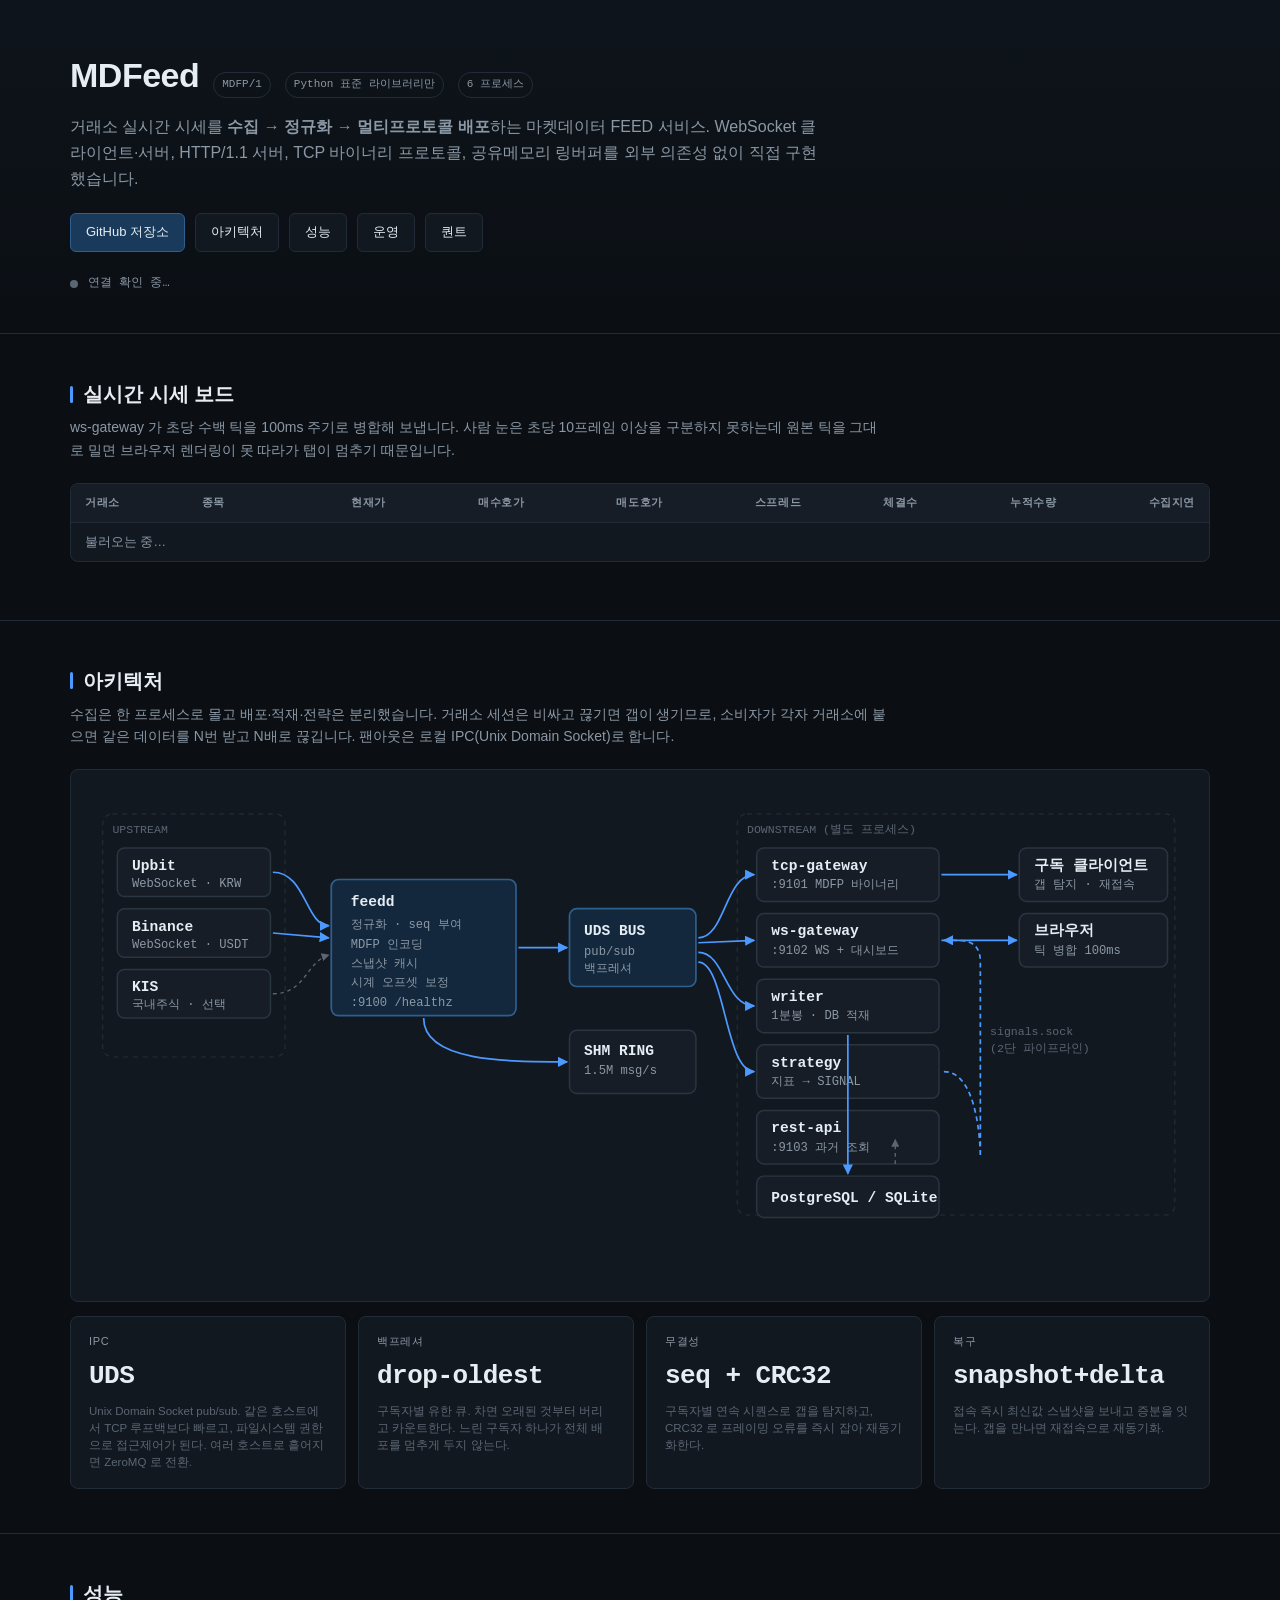
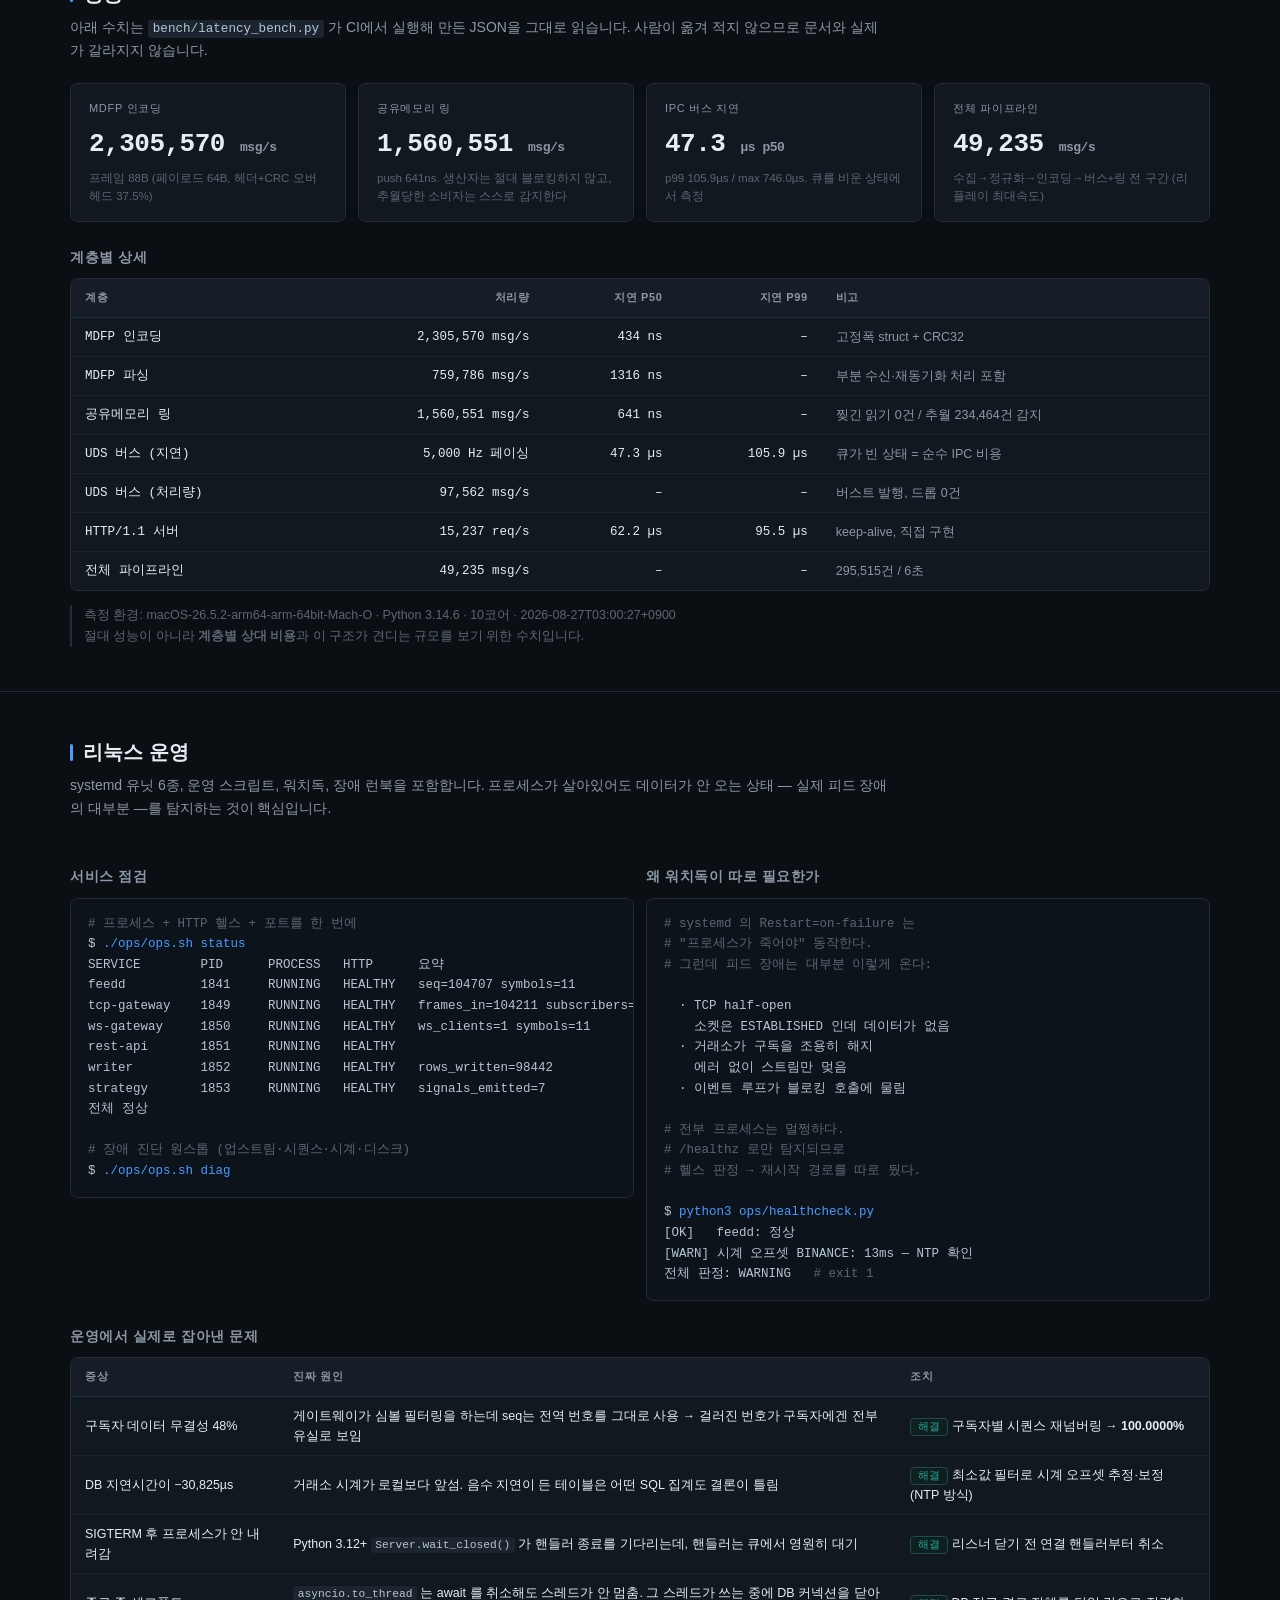
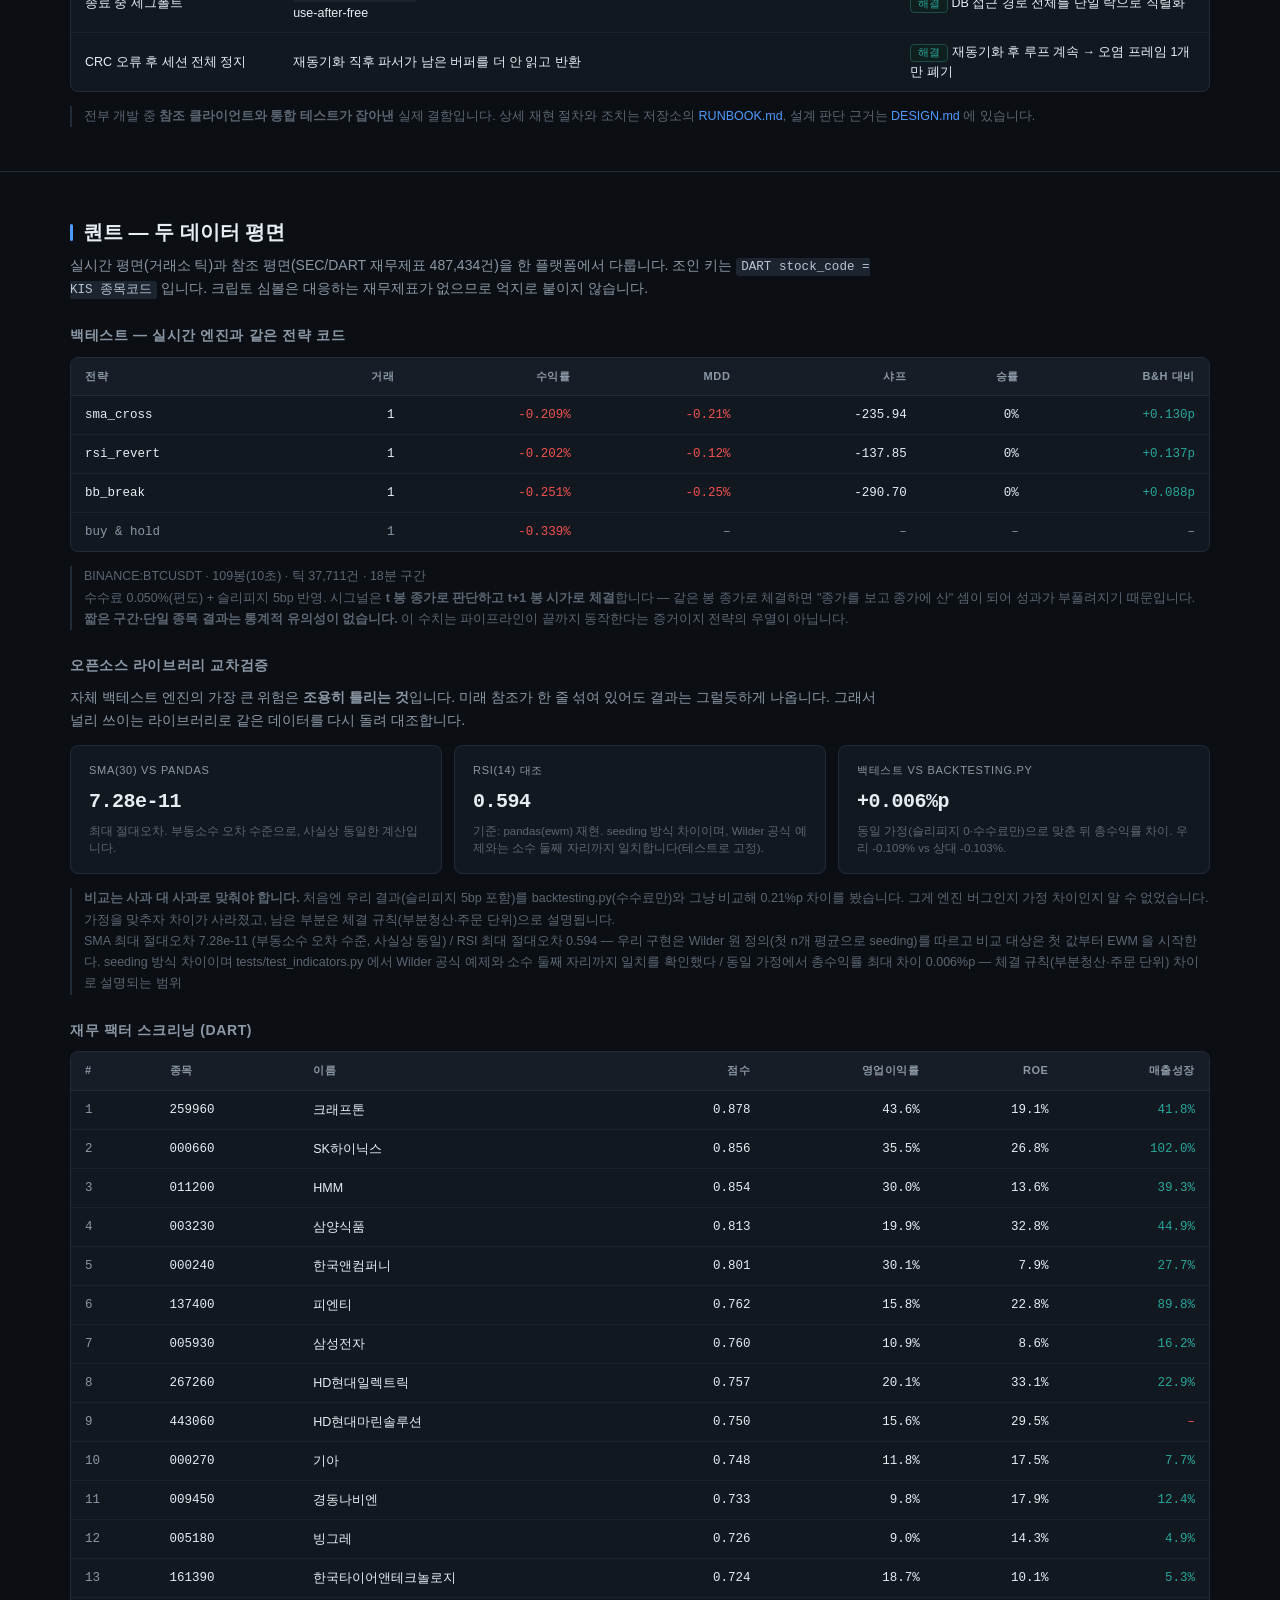
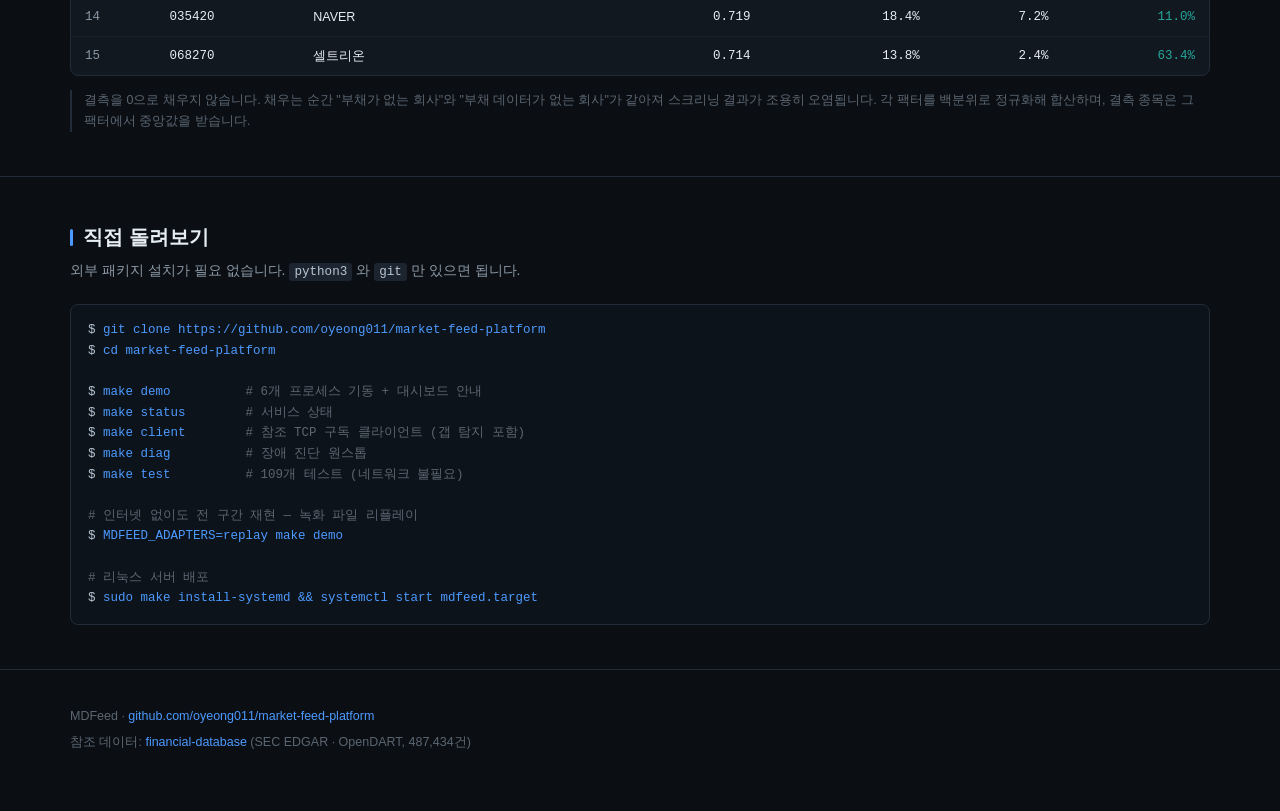
==== docs/index.html @ 63428a31 "실시간 마켓데이터 FEED 플랫폼 초기 구현 거래소 실시간 시세를 수집·정규화해 TCP/WebSocket/REST 세 프로토콜로 배포하는 피드 서비스와 리눅스 운영 자동화 스택. " ====
<!DOCTYPE html>
<html lang="ko">
<head>
<meta charset="utf-8">
<meta name="viewport" content="width=device-width, initial-scale=1">
<title>MDFeed — 실시간 마켓데이터 FEED 플랫폼</title>
<meta name="description" content="거래소 실시간 시세를 수집·정규화해 TCP/WebSocket/REST로 배포하는 마켓데이터 피드 서비스. 표준 라이브러리만으로 구현.">
<link rel="icon" href="data:image/svg+xml,<svg xmlns='http://www.w3.org/2000/svg' viewBox='0 0 100 100'><text y='.9em' font-size='90'>📈</text></svg>">
<style>
:root{
  --bg:#0b0f14; --panel:#121820; --panel2:#161d27; --line:#222c38;
  --fg:#e6edf3; --dim:#8b98a5; --dimmer:#5b6672;
  --up:#26a69a; --down:#ef5350; --accent:#4c9aff; --warn:#f0b429;
  --mono:ui-monospace,SFMono-Regular,"SF Mono",Menlo,Consolas,monospace;
}
*{box-sizing:border-box;margin:0;padding:0}
body{background:var(--bg);color:var(--fg);font-family:-apple-system,BlinkMacSystemFont,"Segoe UI","Apple SD Gothic Neo","Malgun Gothic",sans-serif;line-height:1.6;-webkit-font-smoothing:antialiased}
.wrap{max-width:1180px;margin:0 auto;padding:0 20px}
a{color:var(--accent);text-decoration:none}
a:hover{text-decoration:underline}
code{font-family:var(--mono);font-size:.9em;background:#1c2430;padding:.15em .4em;border-radius:3px;color:#b7c5d3}

/* header */
header{border-bottom:1px solid var(--line);background:linear-gradient(180deg,#0e141b,#0b0f14);padding:48px 0 40px}
.brand{display:flex;align-items:baseline;gap:14px;flex-wrap:wrap}
h1{font-size:34px;font-weight:700;letter-spacing:-.5px}
.tag{font-family:var(--mono);font-size:11px;color:var(--dim);border:1px solid var(--line);padding:3px 8px;border-radius:20px}
.sub{color:var(--dim);margin-top:12px;font-size:16px;max-width:760px}
.links{margin-top:22px;display:flex;gap:10px;flex-wrap:wrap}
.btn{border:1px solid var(--line);background:var(--panel);padding:8px 15px;border-radius:6px;font-size:13px;color:var(--fg);display:inline-flex;align-items:center;gap:7px;transition:.15s}
.btn:hover{border-color:var(--accent);text-decoration:none;background:var(--panel2)}
.btn.primary{background:#1a3a5c;border-color:#2d5f8f}

/* status pill */
#modebar{margin-top:22px;display:flex;align-items:center;gap:10px;font-size:12px;font-family:var(--mono);color:var(--dim);flex-wrap:wrap}
.dot{width:8px;height:8px;border-radius:50%;background:var(--dimmer);display:inline-block}
.dot.live{background:var(--up);box-shadow:0 0 0 0 rgba(38,166,154,.7);animation:pulse 2s infinite}
@keyframes pulse{0%{box-shadow:0 0 0 0 rgba(38,166,154,.6)}70%{box-shadow:0 0 0 7px rgba(38,166,154,0)}100%{box-shadow:0 0 0 0 rgba(38,166,154,0)}}

section{padding:44px 0;border-bottom:1px solid var(--line)}
h2{font-size:20px;margin-bottom:6px;display:flex;align-items:center;gap:10px}
h2::before{content:"";width:3px;height:17px;background:var(--accent);border-radius:2px}
.lede{color:var(--dim);font-size:14px;margin-bottom:22px;max-width:820px}
h3{font-size:14px;color:var(--dim);margin:24px 0 10px;font-weight:600;text-transform:uppercase;letter-spacing:.6px}

/* grid + cards */
.grid{display:grid;gap:12px}
.g4{grid-template-columns:repeat(auto-fit,minmax(210px,1fr))}
.g3{grid-template-columns:repeat(auto-fit,minmax(280px,1fr))}
.g2{grid-template-columns:repeat(auto-fit,minmax(340px,1fr))}
.card{background:var(--panel);border:1px solid var(--line);border-radius:8px;padding:16px 18px}
.card .k{font-size:11px;color:var(--dim);text-transform:uppercase;letter-spacing:.7px}
.card .v{font-size:26px;font-weight:700;font-family:var(--mono);margin-top:6px;letter-spacing:-.5px}
.card .n{font-size:11.5px;color:var(--dimmer);margin-top:5px;line-height:1.5}

/* table */
.tblwrap{overflow-x:auto;border:1px solid var(--line);border-radius:8px;background:var(--panel)}
table{width:100%;border-collapse:collapse;font-size:13px}
th{text-align:left;padding:10px 14px;background:var(--panel2);color:var(--dim);font-weight:600;font-size:11px;text-transform:uppercase;letter-spacing:.6px;white-space:nowrap;border-bottom:1px solid var(--line)}
td{padding:9px 14px;border-bottom:1px solid #1a222c;font-family:var(--mono);font-size:12.5px;white-space:nowrap}
tr:last-child td{border-bottom:none}
tbody tr:hover{background:#151d27}
td.txt{font-family:inherit;white-space:normal}
.num{text-align:right}
.up{color:var(--up)} .down{color:var(--down)} .muted{color:var(--dim)}
.flash-up{animation:fu .6s} .flash-down{animation:fd .6s}
@keyframes fu{0%{background:rgba(38,166,154,.28)}100%{background:transparent}}
@keyframes fd{0%{background:rgba(239,83,80,.28)}100%{background:transparent}}
.badge{font-family:var(--mono);font-size:10.5px;padding:2px 7px;border-radius:4px;border:1px solid var(--line);color:var(--dim)}
.badge.ok{color:var(--up);border-color:#1e4d47;background:#0f1f1d}
.badge.warn{color:var(--warn);border-color:#4d4020;background:#1f1a0f}

/* diagram */
.diagram{background:var(--panel);border:1px solid var(--line);border-radius:8px;padding:22px;overflow-x:auto}
.diagram svg{display:block;min-width:820px;margin:0 auto}

/* pre */
pre{background:#0d131a;border:1px solid var(--line);border-radius:8px;padding:15px 17px;overflow-x:auto;font-family:var(--mono);font-size:12.5px;line-height:1.65;color:#b7c5d3}
pre .c{color:#5b6672}
pre .p{color:var(--accent)}

.note{font-size:12.5px;color:var(--dimmer);margin-top:14px;padding-left:12px;border-left:2px solid var(--line);line-height:1.7}
footer{padding:36px 0 56px;color:var(--dimmer);font-size:12.5px}
.hidden{display:none}
@media(max-width:640px){h1{font-size:26px}.card .v{font-size:21px}section{padding:32px 0}}
</style>
</head>
<body>

<header>
  <div class="wrap">
    <div class="brand">
      <h1>MDFeed</h1>
      <span class="tag">MDFP/1</span>
      <span class="tag">Python 표준 라이브러리만</span>
      <span class="tag">6 프로세스</span>
    </div>
    <p class="sub">
      거래소 실시간 시세를 <strong>수집 → 정규화 → 멀티프로토콜 배포</strong>하는 마켓데이터 FEED 서비스.
      WebSocket 클라이언트·서버, HTTP/1.1 서버, TCP 바이너리 프로토콜, 공유메모리 링버퍼를
      외부 의존성 없이 직접 구현했습니다.
    </p>
    <div class="links">
      <a class="btn primary" href="https://github.com/oyeong011/market-feed-platform">GitHub 저장소</a>
      <a class="btn" href="#arch">아키텍처</a>
      <a class="btn" href="#perf">성능</a>
      <a class="btn" href="#ops">운영</a>
      <a class="btn" href="#quant">퀀트</a>
    </div>
    <div id="modebar">
      <span class="dot" id="dot"></span><span id="modetext">연결 확인 중…</span>
      <span id="buildinfo"></span>
    </div>
  </div>
</header>

<!-- ─────────── 실시간 시세 ─────────── -->
<section id="live">
  <div class="wrap">
    <h2>실시간 시세 보드</h2>
    <p class="lede" id="livelede">
      ws-gateway 가 초당 수백 틱을 100ms 주기로 병합해 보냅니다. 사람 눈은 초당 10프레임 이상을
      구분하지 못하는데 원본 틱을 그대로 밀면 브라우저 렌더링이 못 따라가 탭이 멈추기 때문입니다.
    </p>
    <div class="tblwrap">
      <table id="quotes">
        <thead><tr>
          <th>거래소</th><th>종목</th><th class="num">현재가</th><th class="num">매수호가</th>
          <th class="num">매도호가</th><th class="num">스프레드</th><th class="num">체결수</th>
          <th class="num">누적수량</th><th class="num">수집지연</th>
        </tr></thead>
        <tbody id="qbody"><tr><td colspan="9" class="txt muted">불러오는 중…</td></tr></tbody>
      </table>
    </div>
    <p class="note" id="livenote"></p>
  </div>
</section>

<!-- ─────────── 아키텍처 ─────────── -->
<section id="arch">
  <div class="wrap">
    <h2>아키텍처</h2>
    <p class="lede">
      수집은 한 프로세스로 몰고 배포·적재·전략은 분리했습니다. 거래소 세션은 비싸고 끊기면 갭이
      생기므로, 소비자가 각자 거래소에 붙으면 같은 데이터를 N번 받고 N배로 끊깁니다.
      팬아웃은 로컬 IPC(Unix Domain Socket)로 합니다.
    </p>
    <div class="diagram">
<svg viewBox="0 0 900 400" xmlns="http://www.w3.org/2000/svg" role="img" aria-label="MDFeed 아키텍처 다이어그램">
  <defs>
    <marker id="a" viewBox="0 0 10 10" refX="9" refY="5" markerWidth="6" markerHeight="6" orient="auto">
      <path d="M0,0 L10,5 L0,10 z" fill="#4c9aff"/>
    </marker>
    <marker id="ag" viewBox="0 0 10 10" refX="9" refY="5" markerWidth="6" markerHeight="6" orient="auto">
      <path d="M0,0 L10,5 L0,10 z" fill="#5b6672"/>
    </marker>
    <style>
      .bx{fill:#161d27;stroke:#2a3542;stroke-width:1.2;rx:6}
      .bxa{fill:#14283d;stroke:#2d5f8f;stroke-width:1.4;rx:6}
      .t{fill:#e6edf3;font:600 12px ui-monospace,monospace}
      .s{fill:#8b98a5;font:10px ui-monospace,monospace}
      .lb{fill:#5b6672;font:9.5px ui-monospace,monospace}
      .ln{stroke:#4c9aff;stroke-width:1.4;fill:none;marker-end:url(#a)}
      .lg{stroke:#5b6672;stroke-width:1.1;fill:none;marker-end:url(#ag);stroke-dasharray:3 3}
      .grp{fill:none;stroke:#222c38;stroke-width:1;stroke-dasharray:4 4;rx:8}
    </style>
  </defs>

  <!-- 업스트림 -->
  <rect class="grp" x="8" y="18" width="150" height="200"/>
  <text class="lb" x="16" y="34">UPSTREAM</text>
  <rect class="bx" x="20" y="46" width="126" height="40"/>
  <text class="t" x="32" y="64">Upbit</text><text class="s" x="32" y="78">WebSocket · KRW</text>
  <rect class="bx" x="20" y="96" width="126" height="40"/>
  <text class="t" x="32" y="114">Binance</text><text class="s" x="32" y="128">WebSocket · USDT</text>
  <rect class="bx" x="20" y="146" width="126" height="40"/>
  <text class="t" x="32" y="164">KIS</text><text class="s" x="32" y="178">국내주식 · 선택</text>

  <!-- feedd -->
  <rect class="bxa" x="196" y="72" width="152" height="112"/>
  <text class="t" x="212" y="94">feedd</text>
  <text class="s" x="212" y="112">정규화 · seq 부여</text>
  <text class="s" x="212" y="128">MDFP 인코딩</text>
  <text class="s" x="212" y="144">스냅샷 캐시</text>
  <text class="s" x="212" y="160">시계 오프셋 보정</text>
  <text class="s" x="212" y="176">:9100 /healthz</text>

  <path class="ln" d="M148,66 C175,66 175,110 194,110"/>
  <path class="ln" d="M148,116 L194,120"/>
  <path class="lg" d="M148,166 C175,166 175,140 194,134"/>

  <!-- bus -->
  <rect class="bxa" x="392" y="96" width="104" height="64"/>
  <text class="t" x="404" y="118">UDS BUS</text>
  <text class="s" x="404" y="134">pub/sub</text>
  <text class="s" x="404" y="148">백프레셔</text>
  <path class="ln" d="M350,128 L390,128"/>

  <!-- shm ring -->
  <rect class="bx" x="392" y="196" width="104" height="52"/>
  <text class="t" x="404" y="216">SHM RING</text>
  <text class="s" x="404" y="232">1.5M msg/s</text>
  <path class="ln" d="M272,186 C272,222 340,222 390,222"/>

  <!-- 소비자 -->
  <rect class="grp" x="530" y="18" width="360" height="330"/>
  <text class="lb" x="538" y="34">DOWNSTREAM (별도 프로세스)</text>

  <rect class="bx" x="546" y="46" width="150" height="44"/>
  <text class="t" x="558" y="64">tcp-gateway</text><text class="s" x="558" y="79">:9101 MDFP 바이너리</text>
  <rect class="bx" x="546" y="100" width="150" height="44"/>
  <text class="t" x="558" y="118">ws-gateway</text><text class="s" x="558" y="133">:9102 WS + 대시보드</text>
  <rect class="bx" x="546" y="154" width="150" height="44"/>
  <text class="t" x="558" y="172">writer</text><text class="s" x="558" y="187">1분봉 · DB 적재</text>
  <rect class="bx" x="546" y="208" width="150" height="44"/>
  <text class="t" x="558" y="226">strategy</text><text class="s" x="558" y="241">지표 → SIGNAL</text>
  <rect class="bx" x="546" y="262" width="150" height="44"/>
  <text class="t" x="558" y="280">rest-api</text><text class="s" x="558" y="295">:9103 과거 조회</text>

  <path class="ln" d="M498,120 C520,120 520,68 544,68"/>
  <path class="ln" d="M498,124 L544,122"/>
  <path class="ln" d="M498,132 C520,132 520,176 544,176"/>
  <path class="ln" d="M498,140 C520,140 520,230 544,230"/>

  <!-- 시그널 버스 -->
  <path class="ln" d="M700,230 C730,230 730,300 730,300 L730,140 C730,120 715,122 700,122" stroke-dasharray="4 3"/>
  <text class="lb" x="738" y="200">signals.sock</text>
  <text class="lb" x="738" y="214">(2단 파이프라인)</text>

  <!-- 저장소 -->
  <rect class="bx" x="546" y="316" width="150" height="34"/>
  <text class="t" x="558" y="337">PostgreSQL / SQLite</text>
  <path class="ln" d="M621,200 L621,314"/>
  <path class="lg" d="M660,306 L660,286"/>

  <!-- 소비자 (외부) -->
  <rect class="bx" x="762" y="46" width="122" height="44"/>
  <text class="t" x="774" y="64">구독 클라이언트</text><text class="s" x="774" y="79">갭 탐지 · 재접속</text>
  <path class="ln" d="M698,68 L760,68"/>
  <rect class="bx" x="762" y="100" width="122" height="44"/>
  <text class="t" x="774" y="118">브라우저</text><text class="s" x="774" y="133">틱 병합 100ms</text>
  <path class="ln" d="M698,122 L760,122"/>
</svg>
    </div>
    <div class="grid g4" style="margin-top:14px">
      <div class="card"><div class="k">IPC</div><div class="v">UDS</div>
        <div class="n">Unix Domain Socket pub/sub. 같은 호스트에서 TCP 루프백보다 빠르고, 파일시스템 권한으로 접근제어가 된다. 여러 호스트로 흩어지면 ZeroMQ 로 전환.</div></div>
      <div class="card"><div class="k">백프레셔</div><div class="v">drop-oldest</div>
        <div class="n">구독자별 유한 큐. 차면 오래된 것부터 버리고 카운트한다. 느린 구독자 하나가 전체 배포를 멈추게 두지 않는다.</div></div>
      <div class="card"><div class="k">무결성</div><div class="v">seq + CRC32</div>
        <div class="n">구독자별 연속 시퀀스로 갭을 탐지하고, CRC32 로 프레이밍 오류를 즉시 잡아 재동기화한다.</div></div>
      <div class="card"><div class="k">복구</div><div class="v">snapshot+delta</div>
        <div class="n">접속 즉시 최신값 스냅샷을 보내고 증분을 잇는다. 갭을 만나면 재접속으로 재동기화.</div></div>
    </div>
  </div>
</section>

<!-- ─────────── 성능 ─────────── -->
<section id="perf">
  <div class="wrap">
    <h2>성능</h2>
    <p class="lede">
      아래 수치는 <code>bench/latency_bench.py</code> 가 CI에서 실행해 만든 JSON을 그대로 읽습니다.
      사람이 옮겨 적지 않으므로 문서와 실제가 갈라지지 않습니다.
    </p>
    <div class="grid g4" id="perfcards"></div>
    <h3>계층별 상세</h3>
    <div class="tblwrap">
      <table id="perftbl">
        <thead><tr><th>계층</th><th class="num">처리량</th><th class="num">지연 p50</th><th class="num">지연 p99</th><th>비고</th></tr></thead>
        <tbody id="perfbody"><tr><td colspan="5" class="txt muted">불러오는 중…</td></tr></tbody>
      </table>
    </div>
    <p class="note" id="perfnote"></p>
  </div>
</section>

<!-- ─────────── 운영 ─────────── -->
<section id="ops">
  <div class="wrap">
    <h2>리눅스 운영</h2>
    <p class="lede">
      systemd 유닛 6종, 운영 스크립트, 워치독, 장애 런북을 포함합니다.
      프로세스가 살아있어도 데이터가 안 오는 상태 — 실제 피드 장애의 대부분 —를 탐지하는 것이 핵심입니다.
    </p>
    <div class="grid g2">
      <div>
        <h3>서비스 점검</h3>
<pre><span class="c"># 프로세스 + HTTP 헬스 + 포트를 한 번에</span>
$ <span class="p">./ops/ops.sh status</span>
SERVICE        PID      PROCESS   HTTP      요약
feedd          1841     RUNNING   HEALTHY   seq=104707 symbols=11
tcp-gateway    1849     RUNNING   HEALTHY   frames_in=104211 subscribers=2
ws-gateway     1850     RUNNING   HEALTHY   ws_clients=1 symbols=11
rest-api       1851     RUNNING   HEALTHY
writer         1852     RUNNING   HEALTHY   rows_written=98442
strategy       1853     RUNNING   HEALTHY   signals_emitted=7
전체 정상

<span class="c"># 장애 진단 원스톱 (업스트림·시퀀스·시계·디스크)</span>
$ <span class="p">./ops/ops.sh diag</span></pre>
      </div>
      <div>
        <h3>왜 워치독이 따로 필요한가</h3>
<pre><span class="c"># systemd 의 Restart=on-failure 는</span>
<span class="c"># "프로세스가 죽어야" 동작한다.</span>
<span class="c"># 그런데 피드 장애는 대부분 이렇게 온다:</span>

  · TCP half-open
    소켓은 ESTABLISHED 인데 데이터가 없음
  · 거래소가 구독을 조용히 해지
    에러 없이 스트림만 멎음
  · 이벤트 루프가 블로킹 호출에 물림

<span class="c"># 전부 프로세스는 멀쩡하다.</span>
<span class="c"># /healthz 로만 탐지되므로</span>
<span class="c"># 헬스 판정 → 재시작 경로를 따로 뒀다.</span>

$ <span class="p">python3 ops/healthcheck.py</span>
[OK]   feedd: 정상
[WARN] 시계 오프셋 BINANCE: 13ms — NTP 확인
전체 판정: WARNING   <span class="c"># exit 1</span></pre>
      </div>
    </div>
    <h3>운영에서 실제로 잡아낸 문제</h3>
    <div class="tblwrap">
      <table>
        <thead><tr><th>증상</th><th>진짜 원인</th><th>조치</th></tr></thead>
        <tbody>
          <tr><td class="txt">구독자 데이터 무결성 48%</td>
              <td class="txt">게이트웨이가 심볼 필터링을 하는데 seq는 전역 번호를 그대로 사용 → 걸러진 번호가 구독자에겐 전부 유실로 보임</td>
              <td class="txt"><span class="badge ok">해결</span> 구독자별 시퀀스 재넘버링 → <strong>100.0000%</strong></td></tr>
          <tr><td class="txt">DB 지연시간이 −30,825µs</td>
              <td class="txt">거래소 시계가 로컬보다 앞섬. 음수 지연이 든 테이블은 어떤 SQL 집계도 결론이 틀림</td>
              <td class="txt"><span class="badge ok">해결</span> 최소값 필터로 시계 오프셋 추정·보정 (NTP 방식)</td></tr>
          <tr><td class="txt">SIGTERM 후 프로세스가 안 내려감</td>
              <td class="txt">Python 3.12+ <code>Server.wait_closed()</code> 가 핸들러 종료를 기다리는데, 핸들러는 큐에서 영원히 대기</td>
              <td class="txt"><span class="badge ok">해결</span> 리스너 닫기 전 연결 핸들러부터 취소</td></tr>
          <tr><td class="txt">종료 중 세그폴트</td>
              <td class="txt"><code>asyncio.to_thread</code> 는 await 를 취소해도 스레드가 안 멈춤. 그 스레드가 쓰는 중에 DB 커넥션을 닫아 use-after-free</td>
              <td class="txt"><span class="badge ok">해결</span> DB 접근 경로 전체를 단일 락으로 직렬화</td></tr>
          <tr><td class="txt">CRC 오류 후 세션 전체 정지</td>
              <td class="txt">재동기화 직후 파서가 남은 버퍼를 더 안 읽고 반환</td>
              <td class="txt"><span class="badge ok">해결</span> 재동기화 후 루프 계속 → 오염 프레임 1개만 폐기</td></tr>
        </tbody>
      </table>
    </div>
    <p class="note">
      전부 개발 중 <strong>참조 클라이언트와 통합 테스트가 잡아낸</strong> 실제 결함입니다.
      상세 재현 절차와 조치는 저장소의 <a href="https://github.com/oyeong011/market-feed-platform/blob/main/RUNBOOK.md">RUNBOOK.md</a>,
      설계 판단 근거는 <a href="https://github.com/oyeong011/market-feed-platform/blob/main/DESIGN.md">DESIGN.md</a> 에 있습니다.
    </p>
  </div>
</section>

<!-- ─────────── 퀀트 ─────────── -->
<section id="quant">
  <div class="wrap">
    <h2>퀀트 — 두 데이터 평면</h2>
    <p class="lede">
      실시간 평면(거래소 틱)과 참조 평면(SEC/DART 재무제표 487,434건)을 한 플랫폼에서 다룹니다.
      조인 키는 <code>DART stock_code = KIS 종목코드</code> 입니다. 크립토 심볼은 대응하는 재무제표가
      없으므로 억지로 붙이지 않습니다.
    </p>

    <h3>백테스트 — 실시간 엔진과 같은 전략 코드</h3>
    <div class="tblwrap">
      <table id="bttbl">
        <thead><tr><th>전략</th><th class="num">거래</th><th class="num">수익률</th><th class="num">MDD</th>
          <th class="num">샤프</th><th class="num">승률</th><th class="num">B&amp;H 대비</th></tr></thead>
        <tbody id="btbody"><tr><td colspan="7" class="txt muted">불러오는 중…</td></tr></tbody>
      </table>
    </div>
    <p class="note" id="btnote"></p>

    <h3>오픈소스 라이브러리 교차검증</h3>
    <p class="lede" style="margin-bottom:14px">
      자체 백테스트 엔진의 가장 큰 위험은 <strong>조용히 틀리는 것</strong>입니다. 미래 참조가 한 줄
      섞여 있어도 결과는 그럴듯하게 나옵니다. 그래서 널리 쓰이는 라이브러리로 같은 데이터를
      다시 돌려 대조합니다.
    </p>
    <div class="grid g3" id="cccards"></div>
    <p class="note" id="ccnote"></p>

    <h3>재무 팩터 스크리닝 (DART)</h3>
    <div class="tblwrap">
      <table id="fctbl">
        <thead><tr><th>#</th><th>종목</th><th class="txt">이름</th><th class="num">점수</th>
          <th class="num">영업이익률</th><th class="num">ROE</th><th class="num">매출성장</th></tr></thead>
        <tbody id="fcbody"><tr><td colspan="7" class="txt muted">불러오는 중…</td></tr></tbody>
      </table>
    </div>
    <p class="note">
      결측을 0으로 채우지 않습니다. 채우는 순간 "부채가 없는 회사"와 "부채 데이터가 없는 회사"가
      같아져 스크리닝 결과가 조용히 오염됩니다. 각 팩터를 백분위로 정규화해 합산하며,
      결측 종목은 그 팩터에서 중앙값을 받습니다.
    </p>
  </div>
</section>

<!-- ─────────── 직접 해보기 ─────────── -->
<section id="try">
  <div class="wrap">
    <h2>직접 돌려보기</h2>
    <p class="lede">외부 패키지 설치가 필요 없습니다. <code>python3</code> 와 <code>git</code> 만 있으면 됩니다.</p>
<pre>$ <span class="p">git clone https://github.com/oyeong011/market-feed-platform</span>
$ <span class="p">cd market-feed-platform</span>

$ <span class="p">make demo</span>          <span class="c"># 6개 프로세스 기동 + 대시보드 안내</span>
$ <span class="p">make status</span>        <span class="c"># 서비스 상태</span>
$ <span class="p">make client</span>        <span class="c"># 참조 TCP 구독 클라이언트 (갭 탐지 포함)</span>
$ <span class="p">make diag</span>          <span class="c"># 장애 진단 원스톱</span>
$ <span class="p">make test</span>          <span class="c"># 109개 테스트 (네트워크 불필요)</span>

<span class="c"># 인터넷 없이도 전 구간 재현 — 녹화 파일 리플레이</span>
$ <span class="p">MDFEED_ADAPTERS=replay make demo</span>

<span class="c"># 리눅스 서버 배포</span>
$ <span class="p">sudo make install-systemd &amp;&amp; systemctl start mdfeed.target</span></pre>
  </div>
</section>

<footer>
  <div class="wrap">
    <p>MDFeed · <a href="https://github.com/oyeong011/market-feed-platform">github.com/oyeong011/market-feed-platform</a></p>
    <p style="margin-top:6px">참조 데이터: <a href="https://github.com/oyeong011/financial-database">financial-database</a> (SEC EDGAR · OpenDART, 487,434건)</p>
    <p style="margin-top:6px" id="footbuild"></p>
  </div>
</footer>

<script>
"use strict";
const $ = s => document.querySelector(s);
const fmt = (n, d=0) => (n===null||n===undefined||Number.isNaN(n)) ? "–"
  : Number(n).toLocaleString("ko-KR",{minimumFractionDigits:d,maximumFractionDigits:d});
const pct = v => (v===null||v===undefined) ? "–" : (v*100).toFixed(1)+"%";
const esc = s => String(s??"").replace(/[&<>"']/g, c => ({"&":"&amp;","<":"&lt;",">":"&gt;",'"':"&quot;","'":"&#39;"}[c]));

/* ── 데이터 로딩 ───────────────────────────────────────────────── */
async function loadJSON(p){ try{ const r = await fetch(p,{cache:"no-store"}); return r.ok ? await r.json() : null; }catch(e){ return null; } }

/* ── 성능 ─────────────────────────────────────────────────────── */
loadJSON("data/bench.json").then(d => {
  if(!d){ $("#perfbody").innerHTML = '<tr><td colspan="5" class="txt muted">bench.json 없음 — <code>make bench</code> 로 생성됩니다.</td></tr>'; return; }
  const p=d.protocol, r=d.ringbuffer, bl=d.bus_latency, bt=d.bus_throughput, h=d.http, pl=d.pipeline;
  $("#perfcards").innerHTML = [
    ["MDFP 인코딩", fmt(p.encode_msg_per_s)+" <span style='font-size:13px;color:var(--dim)'>msg/s</span>", `프레임 ${p.frame_bytes}B (페이로드 ${p.payload_bytes}B, 헤더+CRC 오버헤드 ${p.overhead_pct}%)`],
    ["공유메모리 링", fmt(r.push_msg_per_s)+" <span style='font-size:13px;color:var(--dim)'>msg/s</span>", `push ${r.push_ns_per_msg}ns. 생산자는 절대 블로킹하지 않고, 추월당한 소비자는 스스로 감지한다`],
    ["IPC 버스 지연", fmt(bl.latency_p50_us,1)+" <span style='font-size:13px;color:var(--dim)'>µs p50</span>", `p99 ${fmt(bl.latency_p99_us,1)}µs / max ${fmt(bl.latency_max_us,1)}µs. 큐를 비운 상태에서 측정`],
    ["전체 파이프라인", (pl&&pl.throughput_msg_per_s?fmt(pl.throughput_msg_per_s):"–")+" <span style='font-size:13px;color:var(--dim)'>msg/s</span>", "수집→정규화→인코딩→버스+링 전 구간 (리플레이 최대속도)"],
  ].map(([k,v,n]) => `<div class="card"><div class="k">${k}</div><div class="v">${v}</div><div class="n">${n}</div></div>`).join("");

  const rows = [
    ["MDFP 인코딩", fmt(p.encode_msg_per_s)+" msg/s", p.encode_ns_per_msg+" ns", "–", "고정폭 struct + CRC32"],
    ["MDFP 파싱", fmt(p.parse_msg_per_s)+" msg/s", p.parse_ns_per_msg+" ns", "–", "부분 수신·재동기화 처리 포함"],
    ["공유메모리 링", fmt(r.push_msg_per_s)+" msg/s", r.push_ns_per_msg+" ns", "–", `찢긴 읽기 ${r.torn_reads}건 / 추월 ${fmt(r.skipped_by_lap)}건 감지`],
    ["UDS 버스 (지연)", fmt(bl.pacing_hz)+" Hz 페이싱", fmt(bl.latency_p50_us,1)+" µs", fmt(bl.latency_p99_us,1)+" µs", "큐가 빈 상태 = 순수 IPC 비용"],
    ["UDS 버스 (처리량)", fmt(bt.throughput_msg_per_s)+" msg/s", "–", "–", `버스트 발행, 드롭 ${fmt(bt.dropped)}건`],
    ["HTTP/1.1 서버", fmt(h.req_per_s)+" req/s", fmt(h.latency_p50_us,1)+" µs", fmt(h.latency_p99_us,1)+" µs", "keep-alive, 직접 구현"],
  ];
  if(pl && pl.throughput_msg_per_s) rows.push(["전체 파이프라인", fmt(pl.throughput_msg_per_s)+" msg/s","–","–", `${fmt(pl.published)}건 / ${pl.elapsed_s}초`]);
  $("#perfbody").innerHTML = rows.map(c =>
    `<tr><td>${c[0]}</td><td class="num">${c[1]}</td><td class="num">${c[2]}</td><td class="num">${c[3]}</td><td class="txt muted">${c[4]}</td></tr>`).join("");
  $("#perfnote").innerHTML = `측정 환경: ${esc(d.env.platform)} · Python ${esc(d.env.python)} · ${d.env.cpu_count}코어 · ${esc(d.generated_at)}<br>
    절대 성능이 아니라 <strong>계층별 상대 비용</strong>과 이 구조가 견디는 규모를 보기 위한 수치입니다.`;
});

/* ── 백테스트 ─────────────────────────────────────────────────── */
loadJSON("data/backtest.json").then(d => {
  if(!d || !d.results){ $("#btbody").innerHTML = '<tr><td colspan="7" class="txt muted">backtest.json 없음 — <code>make backtest</code> 로 생성됩니다.</td></tr>'; return; }
  const cls = v => v>0 ? "up" : (v<0 ? "down" : "");
  $("#btbody").innerHTML = d.results.map(r =>
    `<tr><td>${esc(r.strategy)}</td><td class="num">${r.trades}</td>
     <td class="num ${cls(r.total_return_pct)}">${r.total_return_pct.toFixed(3)}%</td>
     <td class="num down">${r.max_drawdown_pct.toFixed(2)}%</td>
     <td class="num">${r.sharpe.toFixed(2)}</td>
     <td class="num">${r.win_rate_pct.toFixed(0)}%</td>
     <td class="num ${cls(r.vs_buy_hold_pp)}">${r.vs_buy_hold_pp>0?"+":""}${r.vs_buy_hold_pp.toFixed(3)}p</td></tr>`).join("")
   + `<tr><td class="muted">buy &amp; hold</td><td class="num muted">1</td>
      <td class="num ${cls(d.buy_hold_return_pct)}">${d.buy_hold_return_pct.toFixed(3)}%</td>
      <td class="num muted">–</td><td class="num muted">–</td><td class="num muted">–</td><td class="num muted">–</td></tr>`;
  const cc = d.cross_check;
  if(cc){
    const m = cc.ours_matched_assumptions || {}, bp = cc.backtesting_py || {}, vb = cc.vectorbt || {};
    const ind = cc.indicators || {};
    const diff = cc.return_diff_pp_vs_matched || {};
    const cards = [];
    if(ind.sma_max_abs_diff !== undefined)
      cards.push(["SMA(30) vs pandas", ind.sma_max_abs_diff.toExponential(2),
        "최대 절대오차. 부동소수 오차 수준으로, 사실상 동일한 계산입니다."]);
    if(ind.rsi_max_abs_diff !== undefined)
      cards.push(["RSI(14) 대조", ind.rsi_max_abs_diff.toFixed(3),
        `기준: ${esc(ind.rsi_source||"")}. seeding 방식 차이이며, Wilder 공식 예제와는 소수 둘째 자리까지 일치합니다(테스트로 고정).`]);
    if(bp.total_return_pct !== undefined)
      cards.push(["백테스트 vs backtesting.py",
        (diff.backtesting_py>=0?"+":"") + (diff.backtesting_py??0).toFixed(3) + "%p",
        `동일 가정(슬리피지 0·수수료만)으로 맞춘 뒤 총수익률 차이. 우리 ${m.total_return_pct}% vs 상대 ${bp.total_return_pct.toFixed(3)}%.`]);
    else if(bp.skipped)
      cards.push(["backtesting.py", "미설치", esc(bp.skipped)]);
    if(vb.total_return_pct !== undefined)
      cards.push(["백테스트 vs vectorbt",
        (diff.vectorbt>=0?"+":"") + (diff.vectorbt??0).toFixed(3) + "%p", "동일 가정 비교"]);
    $("#cccards").innerHTML = cards.map(([k,v,n]) =>
      `<div class="card"><div class="k">${k}</div><div class="v" style="font-size:20px">${v}</div><div class="n">${n}</div></div>`).join("");
    $("#ccnote").innerHTML =
      `<strong>비교는 사과 대 사과로 맞춰야 합니다.</strong> 처음엔 우리 결과(슬리피지 5bp 포함)를
       backtesting.py(수수료만)와 그냥 비교해 0.21%p 차이를 봤습니다. 그게 엔진 버그인지 가정 차이인지
       알 수 없었습니다. 가정을 맞추자 차이가 사라졌고, 남은 부분은 체결 규칙(부분청산·주문 단위)으로
       설명됩니다.<br><span style="color:var(--dimmer)">${esc(cc.verdict||"")}</span>`;
  }
  $("#btnote").innerHTML =
    `${esc(d.symbol)} · ${fmt(d.bars)}봉(${d.interval_s}초) · 틱 ${fmt(d.ticks)}건 · ${d.span_minutes}분 구간<br>
     수수료 ${(d.fee_rate*100).toFixed(3)}%(편도) + 슬리피지 ${d.slippage_bp}bp 반영.
     시그널은 <strong>t 봉 종가로 판단하고 t+1 봉 시가로 체결</strong>합니다 — 같은 봉 종가로 체결하면
     "종가를 보고 종가에 산" 셈이 되어 성과가 부풀려지기 때문입니다.<br>
     <strong>짧은 구간·단일 종목 결과는 통계적 유의성이 없습니다.</strong> 이 수치는 파이프라인이
     끝까지 동작한다는 증거이지 전략의 우열이 아닙니다.`;
});

/* ── 팩터 ─────────────────────────────────────────────────────── */
loadJSON("data/factors.json").then(d => {
  if(!d || !d.items){ $("#fcbody").innerHTML = '<tr><td colspan="7" class="txt muted">factors.json 없음 — <code>make factor</code> 로 생성됩니다.</td></tr>'; return; }
  $("#fcbody").innerHTML = d.items.slice(0,15).map((r,i) =>
    `<tr><td class="muted">${i+1}</td><td>${esc(r.key)}</td><td class="txt">${esc(r.name)}</td>
     <td class="num">${r.score.toFixed(3)}</td><td class="num">${pct(r.operating_margin)}</td>
     <td class="num">${pct(r.roe)}</td><td class="num ${r.revenue_growth>0?"up":"down"}">${pct(r.revenue_growth)}</td></tr>`).join("");
});

/* ── 빌드 정보 ────────────────────────────────────────────────── */
loadJSON("data/build.json").then(d => {
  if(!d) return;
  $("#buildinfo").textContent = `· build ${d.commit} · ${d.built_at}`;
  $("#footbuild").textContent = `빌드 ${d.commit} · ${d.built_at} · GitHub Actions 가 자동 생성`;
});

/* ── 실시간 시세 ──────────────────────────────────────────────── */
const qbody = $("#qbody"), rows = new Map();
let prevPrice = new Map();

function renderRow(it){
  const key = it.venue + ":" + it.symbol;
  let tr = rows.get(key);
  if(!tr){
    tr = document.createElement("tr");
    rows.set(key, tr);
    qbody.appendChild(tr);
  }
  const prev = prevPrice.get(key);
  const dir = (prev === undefined || it.last === prev) ? 0 : (it.last > prev ? 1 : -1);
  prevPrice.set(key, it.last);
  const dec = it.last > 1000 ? 0 : (it.last > 1 ? 2 : 4);
  tr.innerHTML =
    `<td class="muted">${esc(it.venue)}</td><td>${esc(it.symbol)}</td>
     <td class="num ${dir>0?"up":dir<0?"down":""}">${fmt(it.last, dec)}</td>
     <td class="num muted">${it.bid?fmt(it.bid,dec):"–"}</td>
     <td class="num muted">${it.ask?fmt(it.ask,dec):"–"}</td>
     <td class="num muted">${it.spread_bp!==undefined?it.spread_bp.toFixed(2)+"bp":"–"}</td>
     <td class="num">${fmt(it.trades)}</td>
     <td class="num muted">${fmt(it.volume,3)}</td>
     <td class="num muted">${it.latency_us!==undefined?fmt(it.latency_us/1000,1)+"ms":"–"}</td>`;
  if(dir){ tr.className = dir>0 ? "flash-up" : "flash-down"; setTimeout(()=>tr.className="", 600); }
}

function sortRows(){
  [...rows.entries()].sort((a,b)=>a[0].localeCompare(b[0])).forEach(([,tr])=>qbody.appendChild(tr));
}

function setMode(live, text){
  $("#dot").className = live ? "dot live" : "dot";
  $("#modetext").textContent = text;
}

/* 로컬에서 ws-gateway 가 이 페이지를 서빙하면 WebSocket 으로 실시간,
   GitHub Pages 에서는 정적 스냅샷을 보여준다. 같은 페이지로 둘 다 처리한다. */
function connectLive(){
  const proto = location.protocol === "https:" ? "wss:" : "ws:";
  let ws;
  try{ ws = new WebSocket(`${proto}//${location.host}/ws`); }
  catch(e){ return staticMode(); }

  const timer = setTimeout(()=>{ try{ws.close();}catch(e){} staticMode(); }, 3000);

  ws.onopen = () => { clearTimeout(timer); setMode(true, "LIVE — ws-gateway 연결됨 (100ms 병합 스트림)"); };
  ws.onmessage = ev => {
    const m = JSON.parse(ev.data);
    if(m.type === "snapshot"){ qbody.innerHTML=""; rows.clear(); m.items.forEach(renderRow); sortRows(); }
    else if(m.type === "tick"){ m.items.forEach(renderRow); }
    else if(m.type === "signal"){ setMode(true, `LIVE — 시그널: ${m.symbol} ${m.action_name} @ ${m.ref_price}`); }
  };
  ws.onerror = () => { clearTimeout(timer); };
  ws.onclose = () => { if($("#dot").className.includes("live")) setMode(false, "연결 끊김 — 재시도 중"); setTimeout(connectLive, 3000); };
}

function staticMode(){
  setMode(false, "정적 모드 — 아래는 녹화 시점의 스냅샷입니다");
  $("#livenote").innerHTML =
    `이 페이지는 GitHub Pages 에서 정적으로 서빙되고 있습니다. <strong>실시간 시세를 보려면</strong>
     저장소를 클론해 <code>make demo</code> 를 실행한 뒤 <code>http://localhost:9102/</code> 를 여세요 —
     같은 페이지가 WebSocket 을 잡아 자동으로 LIVE 모드로 전환됩니다.`;
  loadJSON("data/snapshot.json").then(d => {
    if(!d || !d.items){ qbody.innerHTML = '<tr><td colspan="9" class="txt muted">스냅샷 데이터 없음</td></tr>'; return; }
    qbody.innerHTML=""; rows.clear();
    d.items.forEach(renderRow); sortRows();
    $("#livelede").innerHTML += `<br><span style="color:var(--dimmer);font-size:13px">스냅샷 기준: ${esc(d.captured_at || "")}</span>`;
  });
}

if(location.protocol === "file:") staticMode(); else connectLive();
</script>
</body>
</html>
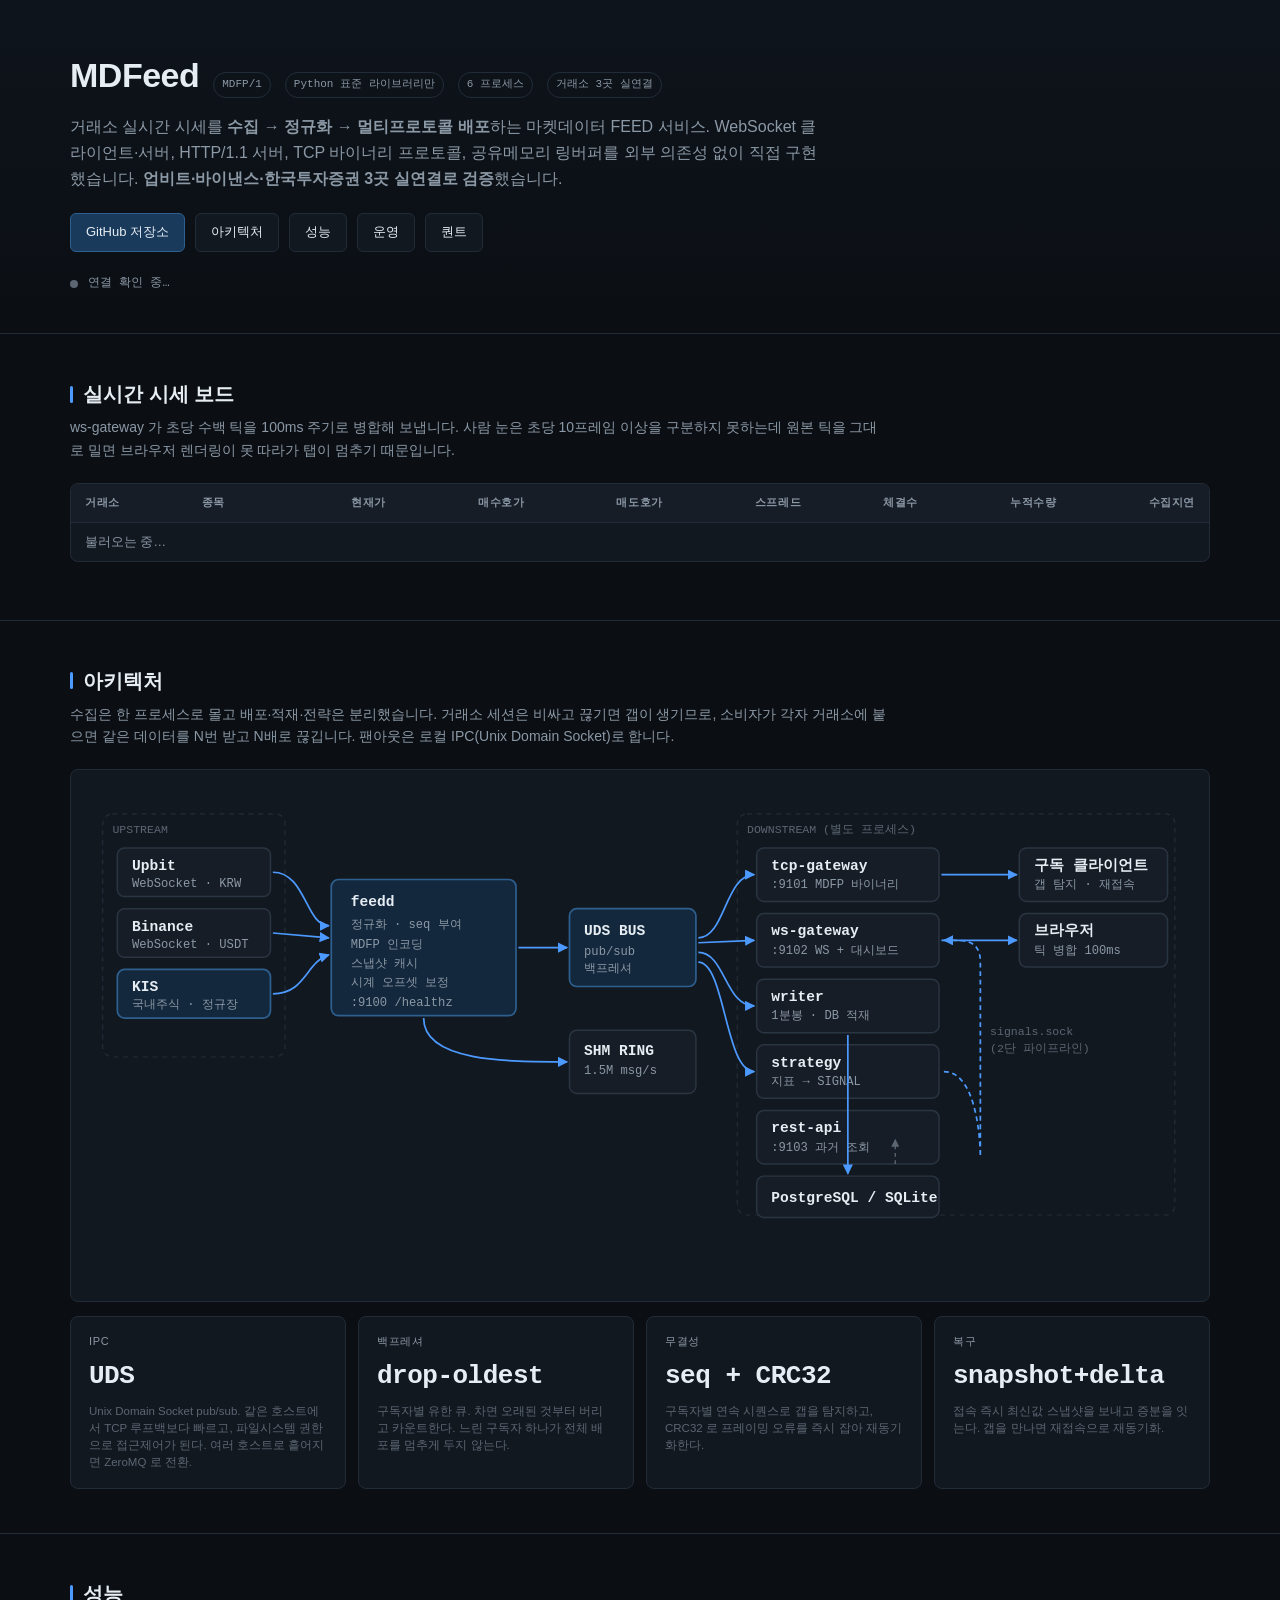
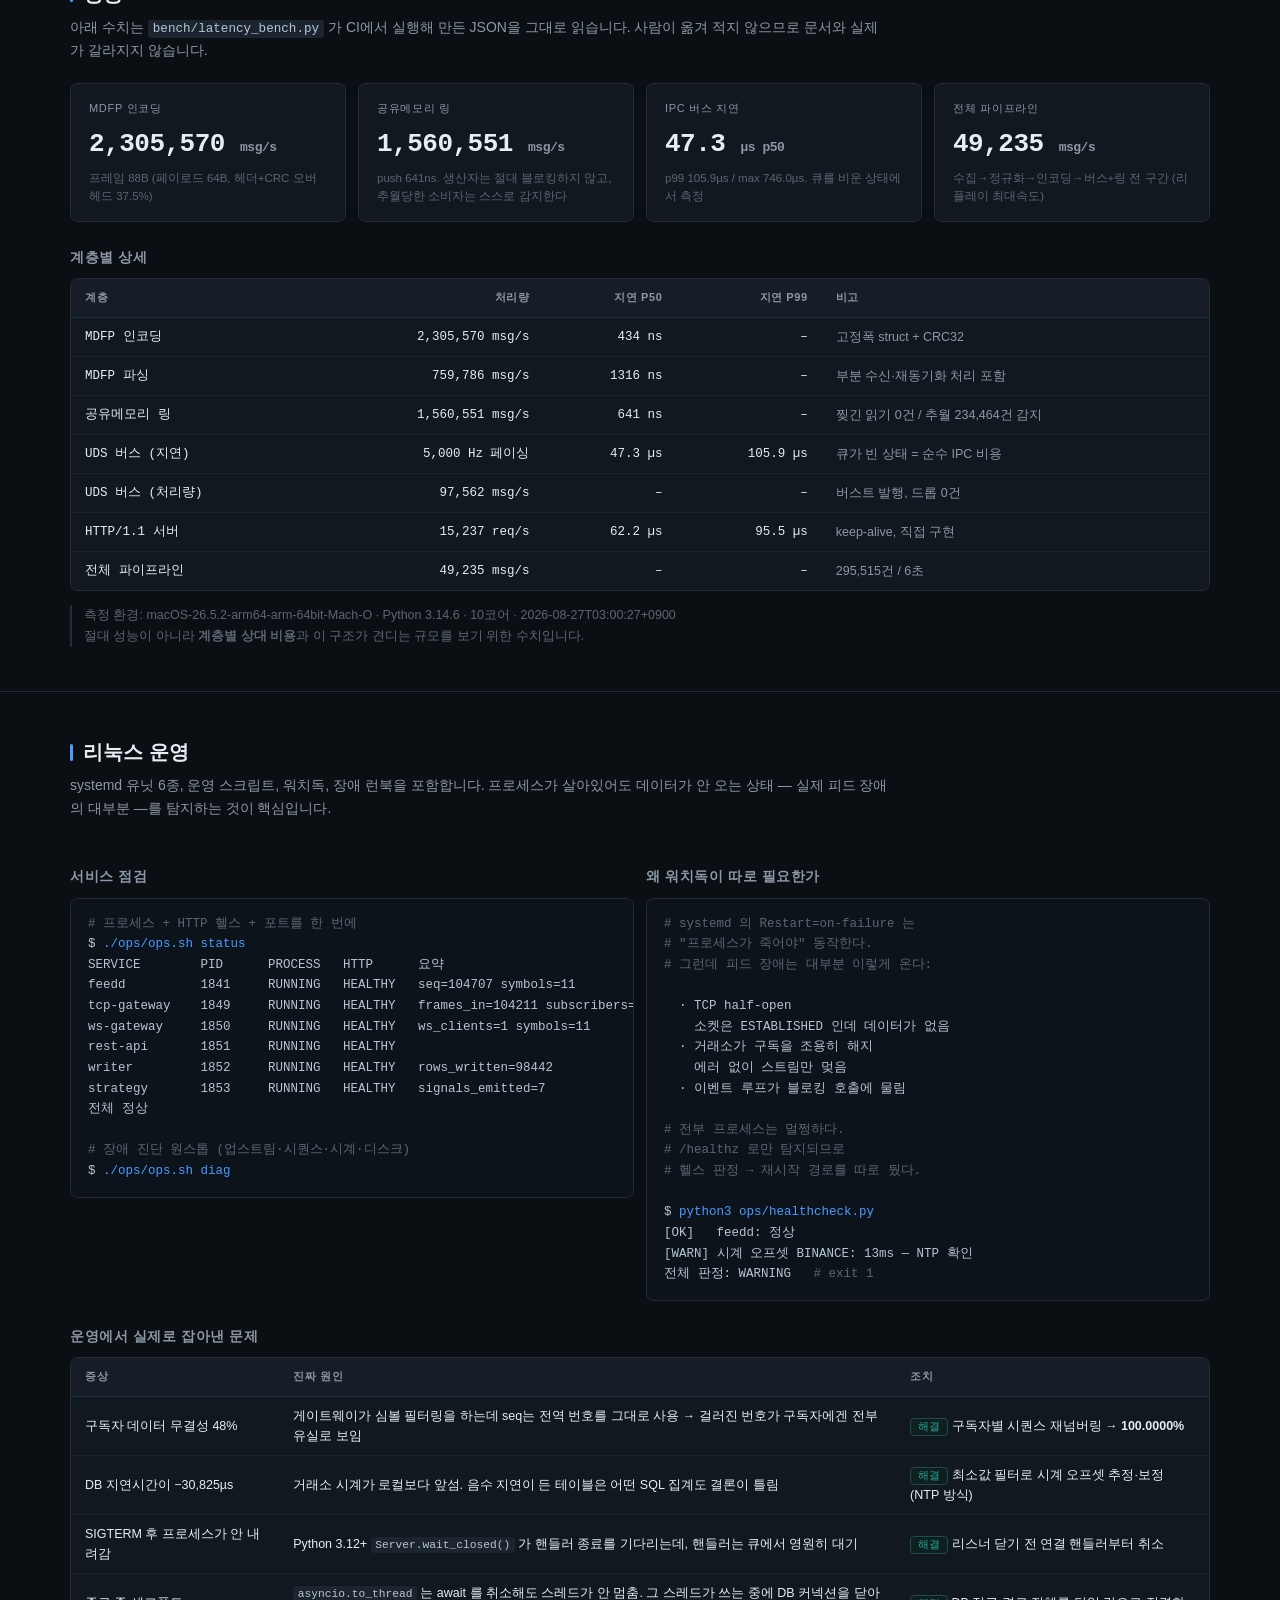
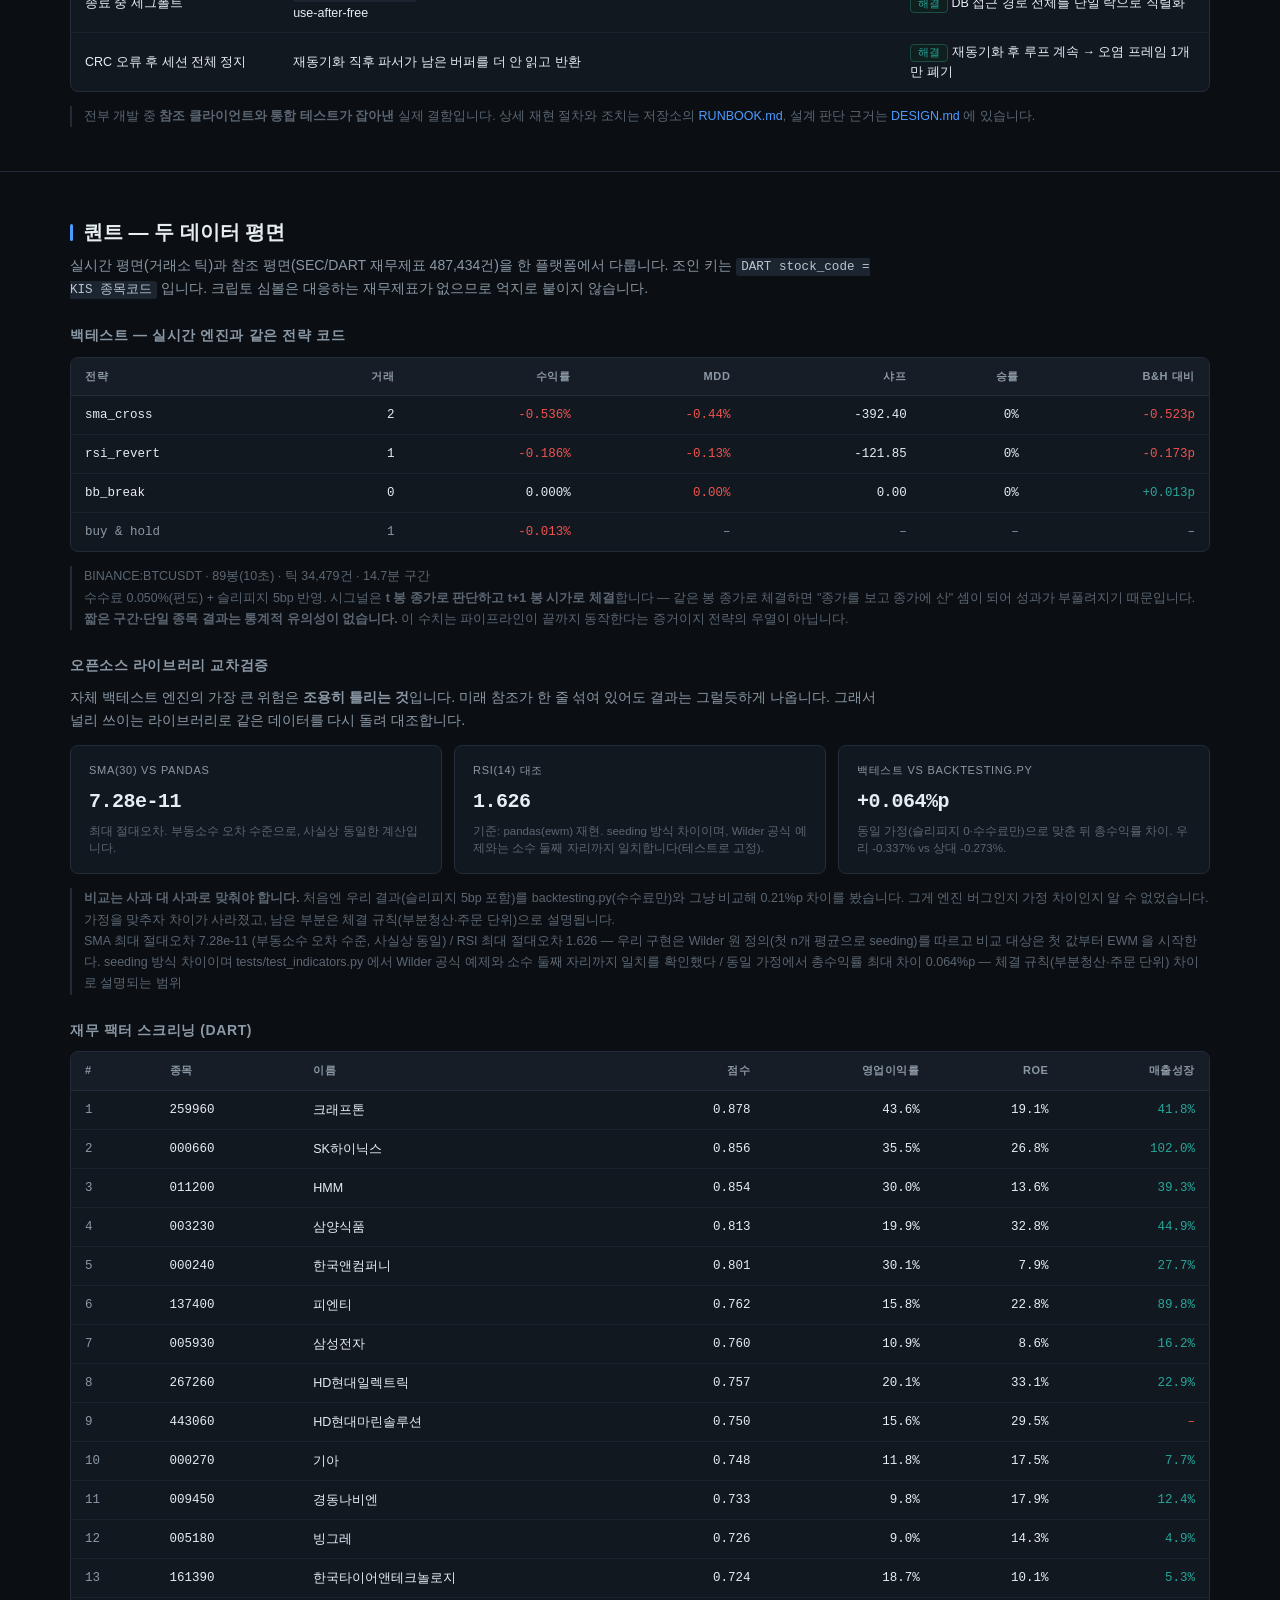
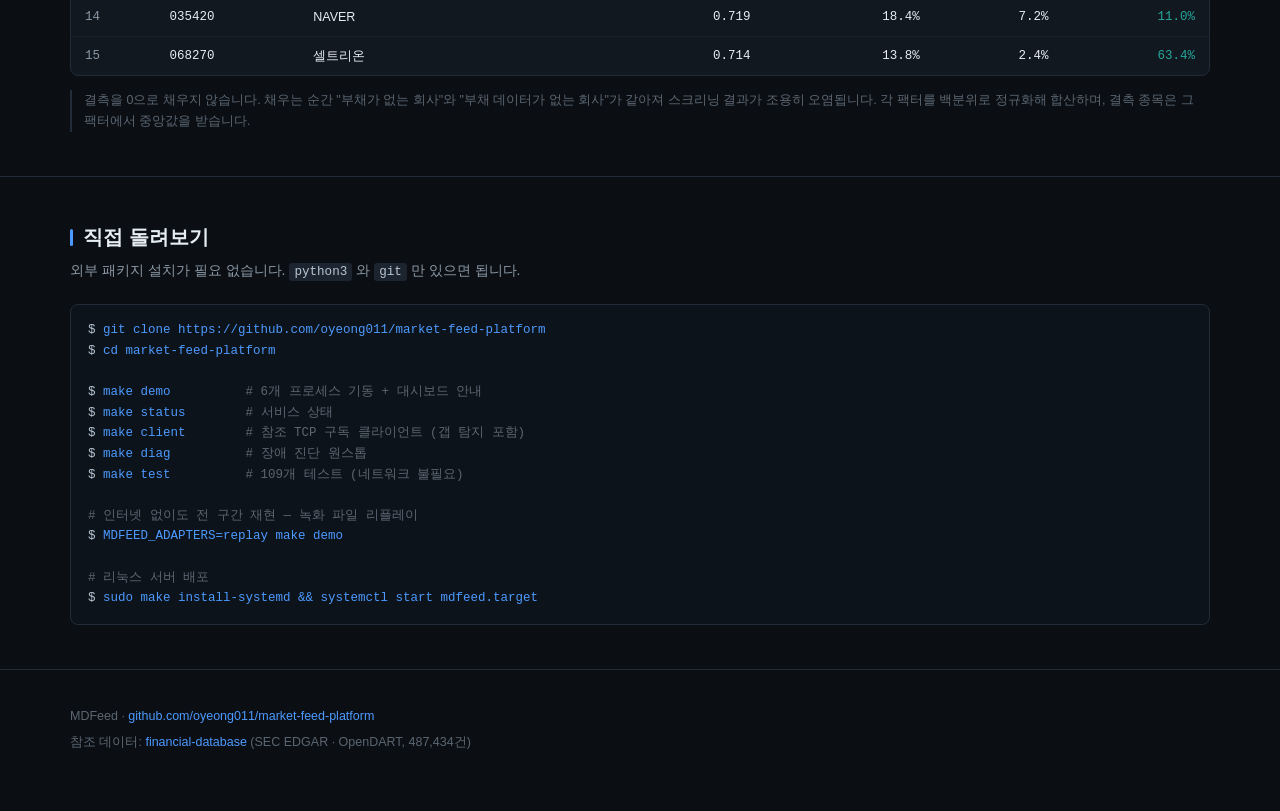
==== commit d6737838: "공개 대시보드에 국내 증시 반영 3거래소 동시 녹화본으로 교체 (14.6분 / 117,461 프레임 / 10종목). 정적 스냅샷에 삼성전자·SK하이닉스·카카오가 호가와 함께 표시된" ====
--- a/docs/index.html
+++ b/docs/index.html
@@ -94,11 +94,13 @@
       <span class="tag">MDFP/1</span>
       <span class="tag">Python 표준 라이브러리만</span>
       <span class="tag">6 프로세스</span>
+      <span class="tag">거래소 3곳 실연결</span>
     </div>
     <p class="sub">
       거래소 실시간 시세를 <strong>수집 → 정규화 → 멀티프로토콜 배포</strong>하는 마켓데이터 FEED 서비스.
       WebSocket 클라이언트·서버, HTTP/1.1 서버, TCP 바이너리 프로토콜, 공유메모리 링버퍼를
       외부 의존성 없이 직접 구현했습니다.
+      <strong>업비트·바이낸스·한국투자증권 3곳 실연결로 검증</strong>했습니다.
     </p>
     <div class="links">
       <a class="btn primary" href="https://github.com/oyeong011/market-feed-platform">GitHub 저장소</a>
@@ -173,8 +175,8 @@
   <text class="t" x="32" y="64">Upbit</text><text class="s" x="32" y="78">WebSocket · KRW</text>
   <rect class="bx" x="20" y="96" width="126" height="40"/>
   <text class="t" x="32" y="114">Binance</text><text class="s" x="32" y="128">WebSocket · USDT</text>
-  <rect class="bx" x="20" y="146" width="126" height="40"/>
-  <text class="t" x="32" y="164">KIS</text><text class="s" x="32" y="178">국내주식 · 선택</text>
+  <rect class="bxa" x="20" y="146" width="126" height="40"/>
+  <text class="t" x="32" y="164">KIS</text><text class="s" x="32" y="178">국내주식 · 정규장</text>
 
   <!-- feedd -->
   <rect class="bxa" x="196" y="72" width="152" height="112"/>
@@ -187,7 +189,7 @@
 
   <path class="ln" d="M148,66 C175,66 175,110 194,110"/>
   <path class="ln" d="M148,116 L194,120"/>
-  <path class="lg" d="M148,166 C175,166 175,140 194,134"/>
+  <path class="ln" d="M148,166 C175,166 175,140 194,134"/>
 
   <!-- bus -->
   <rect class="bxa" x="392" y="96" width="104" height="64"/>
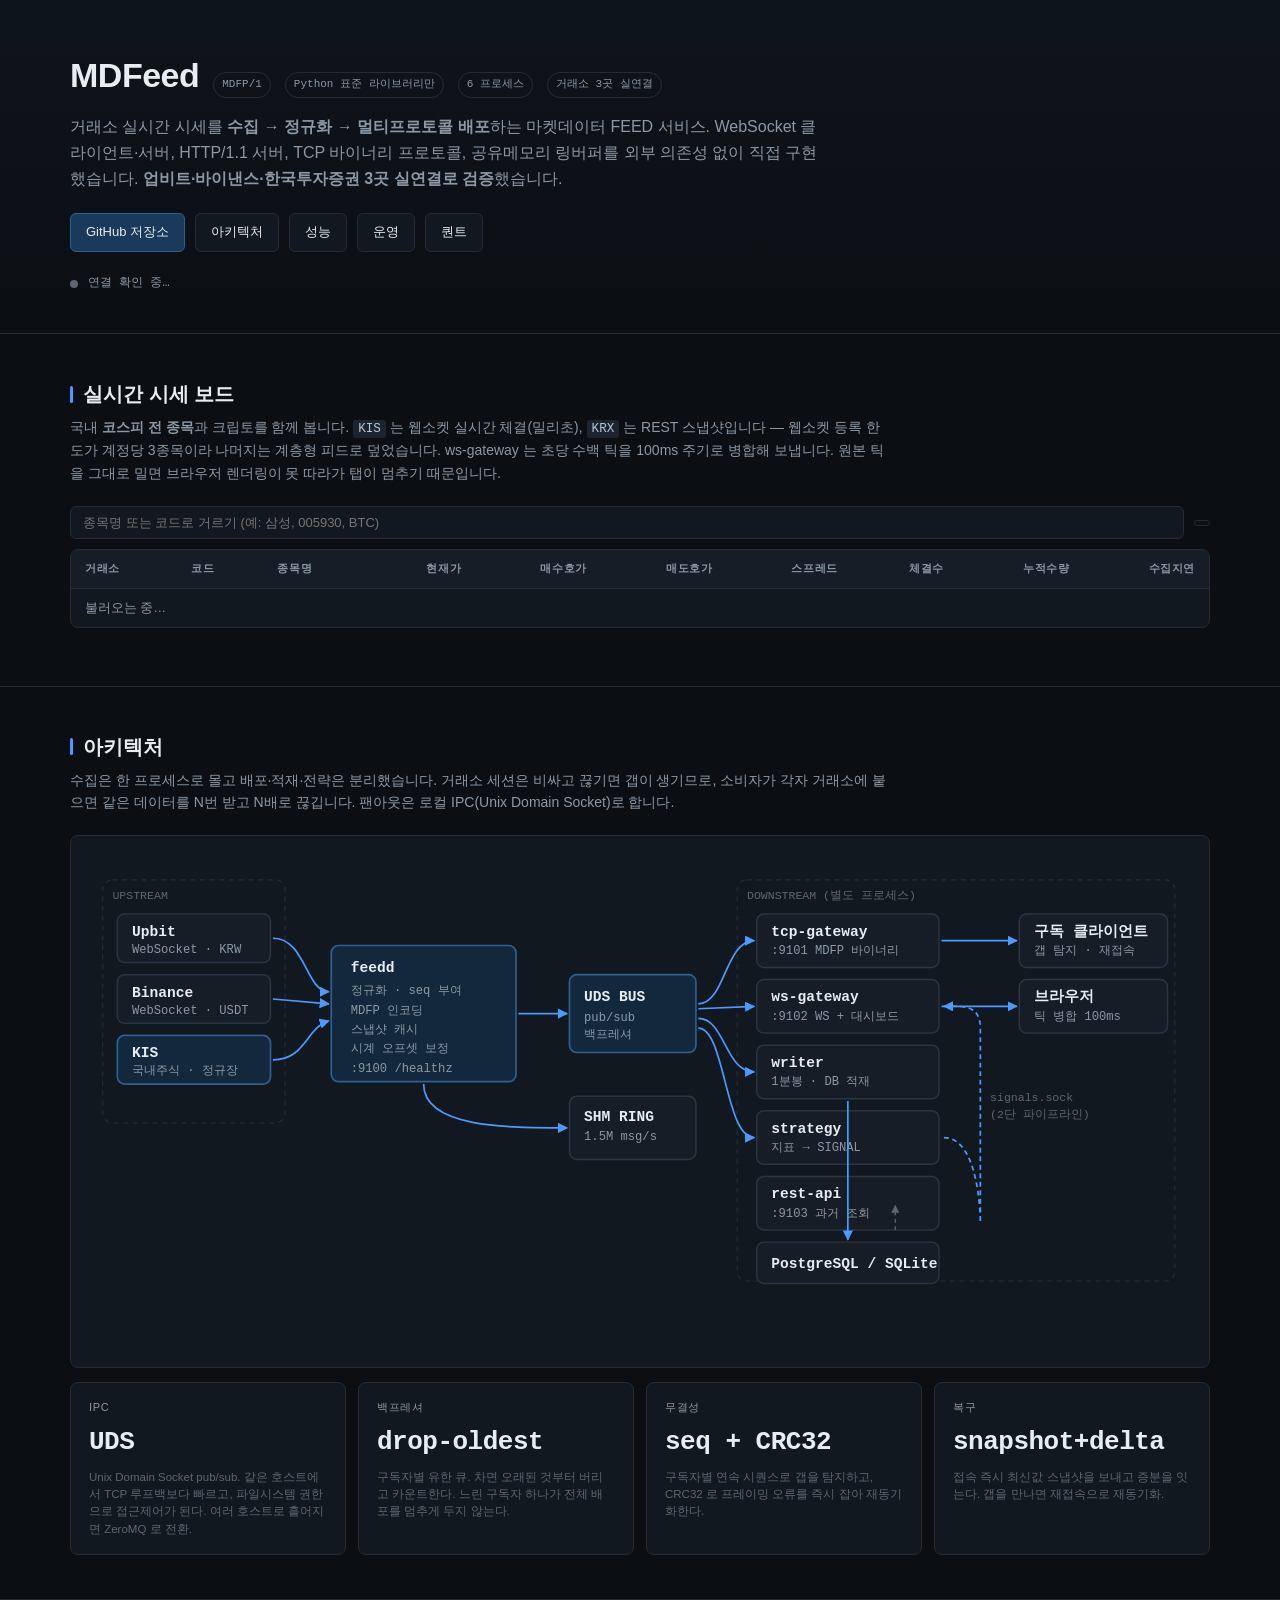
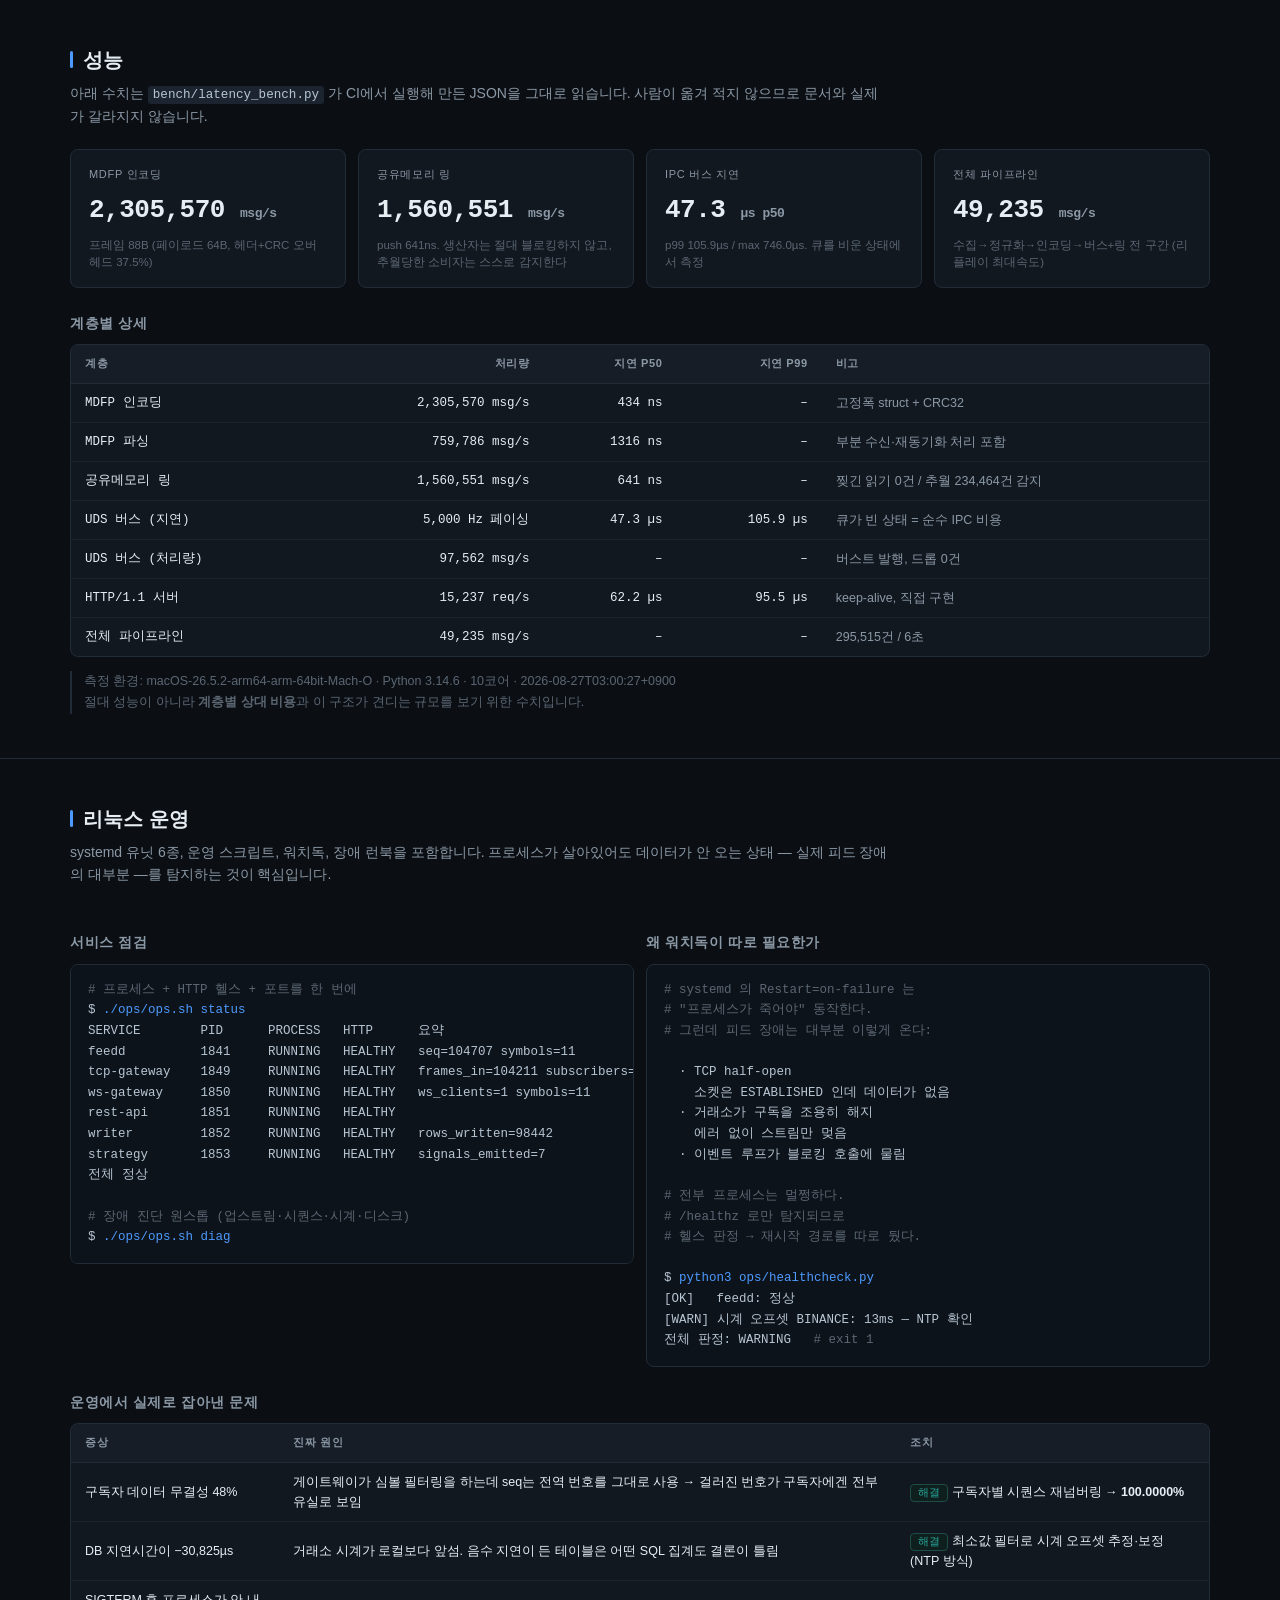
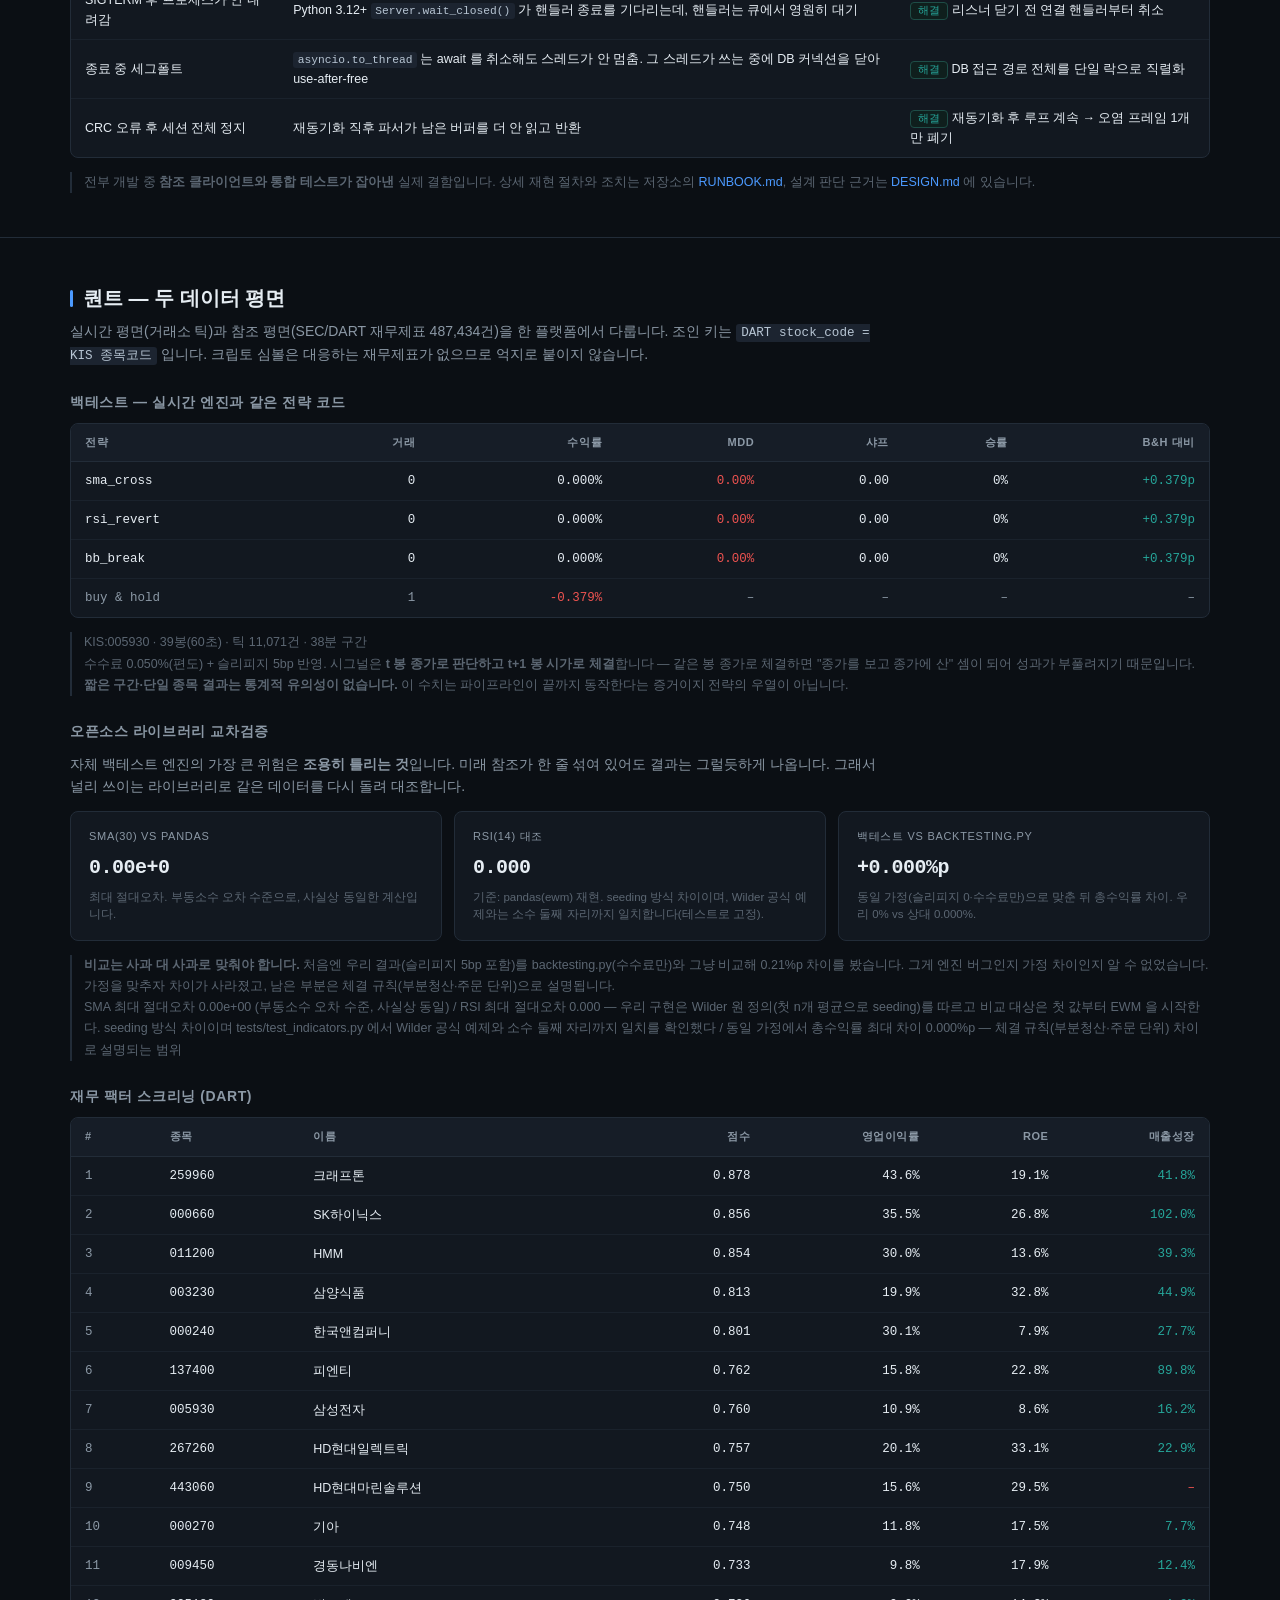
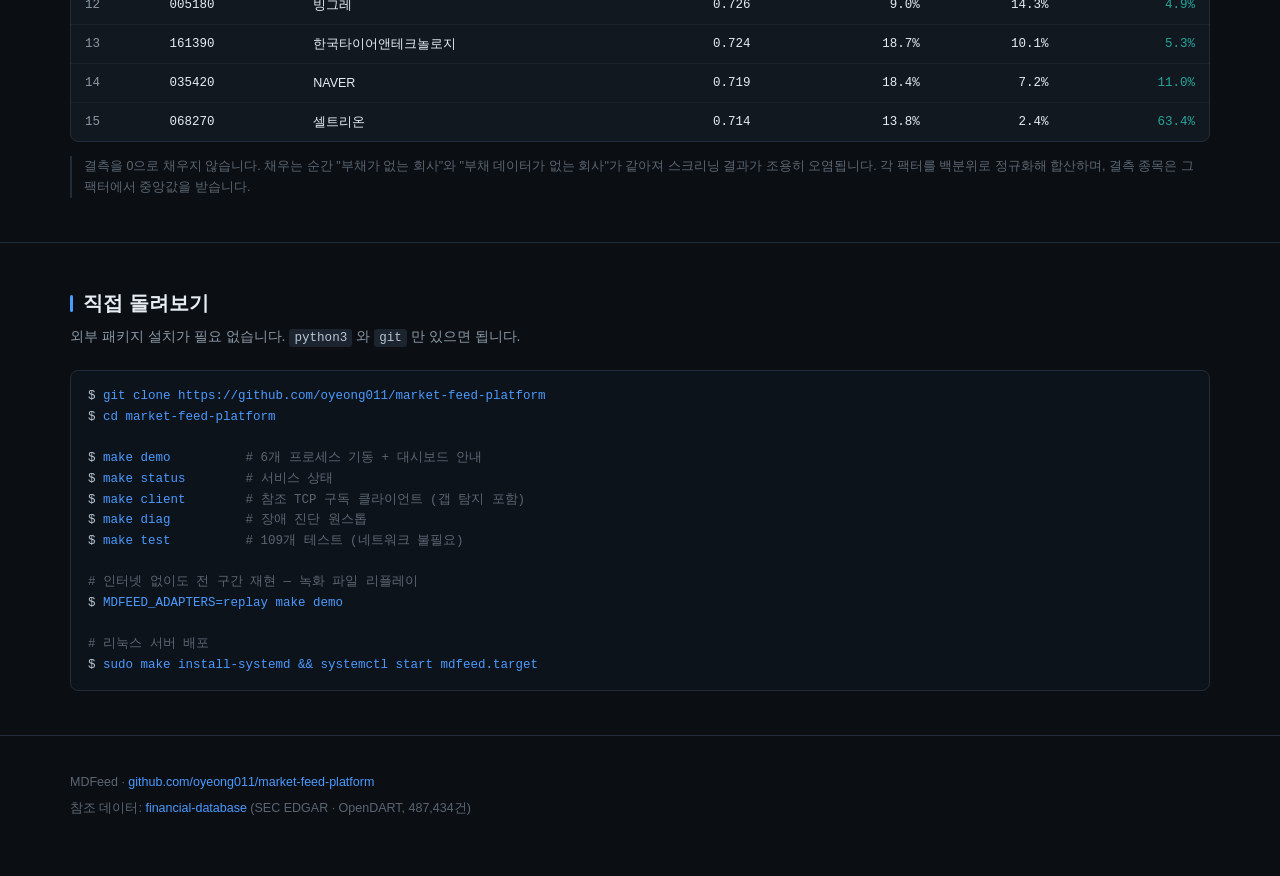
==== commit c4c82515: "공개 대시보드에 코스피 전 종목 반영 녹화본을 4개 어댑터 61분 연속 구동분으로 교체했다. 크립토는 6건에 1건만 남겨 국내 종목이 묻히지 않게 했다.  - 스냅샷 1,153종목" ====
--- a/docs/index.html
+++ b/docs/index.html
@@ -121,17 +121,26 @@
   <div class="wrap">
     <h2>실시간 시세 보드</h2>
     <p class="lede" id="livelede">
-      ws-gateway 가 초당 수백 틱을 100ms 주기로 병합해 보냅니다. 사람 눈은 초당 10프레임 이상을
-      구분하지 못하는데 원본 틱을 그대로 밀면 브라우저 렌더링이 못 따라가 탭이 멈추기 때문입니다.
-    </p>
+      국내 <strong>코스피 전 종목</strong>과 크립토를 함께 봅니다.
+      <code>KIS</code> 는 웹소켓 실시간 체결(밀리초), <code>KRX</code> 는 REST 스냅샷입니다 —
+      웹소켓 등록 한도가 계정당 3종목이라 나머지는 계층형 피드로 덮었습니다.
+      ws-gateway 는 초당 수백 틱을 100ms 주기로 병합해 보냅니다. 원본 틱을 그대로 밀면
+      브라우저 렌더링이 못 따라가 탭이 멈추기 때문입니다.
+    </p>
+    <div style="display:flex;gap:10px;align-items:center;margin-bottom:10px;flex-wrap:wrap">
+      <input id="qfilter" placeholder="종목명 또는 코드로 거르기 (예: 삼성, 005930, BTC)"
+             style="flex:1;min-width:240px;background:var(--panel);border:1px solid var(--line);
+                    color:var(--fg);padding:8px 12px;border-radius:6px;font-size:13px;font-family:inherit">
+      <span id="qcount" class="badge"></span>
+    </div>
     <div class="tblwrap">
       <table id="quotes">
         <thead><tr>
-          <th>거래소</th><th>종목</th><th class="num">현재가</th><th class="num">매수호가</th>
-          <th class="num">매도호가</th><th class="num">스프레드</th><th class="num">체결수</th>
-          <th class="num">누적수량</th><th class="num">수집지연</th>
+          <th>거래소</th><th>코드</th><th class="txt">종목명</th><th class="num">현재가</th>
+          <th class="num">매수호가</th><th class="num">매도호가</th><th class="num">스프레드</th>
+          <th class="num">체결수</th><th class="num">누적수량</th><th class="num">수집지연</th>
         </tr></thead>
-        <tbody id="qbody"><tr><td colspan="9" class="txt muted">불러오는 중…</td></tr></tbody>
+        <tbody id="qbody"><tr><td colspan="10" class="txt muted">불러오는 중…</td></tr></tbody>
       </table>
     </div>
     <p class="note" id="livenote"></p>
@@ -553,6 +562,7 @@
   const dec = it.last > 1000 ? 0 : (it.last > 1 ? 2 : 4);
   tr.innerHTML =
     `<td class="muted">${esc(it.venue)}</td><td>${esc(it.symbol)}</td>
+     <td class="txt">${esc(it.name||"")}</td>
      <td class="num ${dir>0?"up":dir<0?"down":""}">${fmt(it.last, dec)}</td>
      <td class="num muted">${it.bid?fmt(it.bid,dec):"–"}</td>
      <td class="num muted">${it.ask?fmt(it.ask,dec):"–"}</td>
@@ -561,6 +571,25 @@
      <td class="num muted">${fmt(it.volume,3)}</td>
      <td class="num muted">${it.latency_us!==undefined?fmt(it.latency_us/1000,1)+"ms":"–"}</td>`;
   if(dir){ tr.className = dir>0 ? "flash-up" : "flash-down"; setTimeout(()=>tr.className="", 600); }
+}
+
+/* 1,000종목이 넘으므로 렌더는 상위 N개만 한다. 전부 그리면 브라우저가 버벅인다. */
+const MAX_ROWS = 300;
+let allItems = [];
+
+function renderList(items){
+  const q = ($("#qfilter").value || "").trim().toLowerCase();
+  const filtered = q
+    ? items.filter(i => (i.symbol+" "+(i.name||"")+" "+i.venue).toLowerCase().includes(q))
+    : items;
+  const shown = filtered.slice(0, MAX_ROWS);
+  qbody.innerHTML = ""; rows.clear();
+  shown.forEach(renderRow);
+  const n = filtered.length;
+  $("#qcount").textContent = n > shown.length
+    ? `${fmt(n)}종목 중 상위 ${shown.length} 표시`
+    : `${fmt(n)}종목`;
+  if (!n) qbody.innerHTML = '<tr><td colspan="10" class="txt muted">일치하는 종목 없음</td></tr>';
 }
 
 function sortRows(){
@@ -600,10 +629,15 @@
      저장소를 클론해 <code>make demo</code> 를 실행한 뒤 <code>http://localhost:9102/</code> 를 여세요 —
      같은 페이지가 WebSocket 을 잡아 자동으로 LIVE 모드로 전환됩니다.`;
   loadJSON("data/snapshot.json").then(d => {
-    if(!d || !d.items){ qbody.innerHTML = '<tr><td colspan="9" class="txt muted">스냅샷 데이터 없음</td></tr>'; return; }
-    qbody.innerHTML=""; rows.clear();
-    d.items.forEach(renderRow); sortRows();
-    $("#livelede").innerHTML += `<br><span style="color:var(--dimmer);font-size:13px">스냅샷 기준: ${esc(d.captured_at || "")}</span>`;
+    if(!d || !d.items){ qbody.innerHTML = '<tr><td colspan="10" class="txt muted">스냅샷 데이터 없음</td></tr>'; return; }
+    allItems = d.items;
+    renderList(allItems);
+    $("#qfilter").addEventListener("input", () => renderList(allItems));
+    const vc = d.venue_counts || {};
+    const parts = Object.entries(vc).sort((a,b)=>b[1]-a[1]).map(([k,v])=>`${k} ${fmt(v)}`);
+    $("#livelede").innerHTML +=
+      `<br><span style="color:var(--dimmer);font-size:13px">스냅샷 기준 ${esc(d.captured_at||"")}
+       · ${parts.join(" · ")} · 활발한 순서로 정렬</span>`;
   });
 }
 
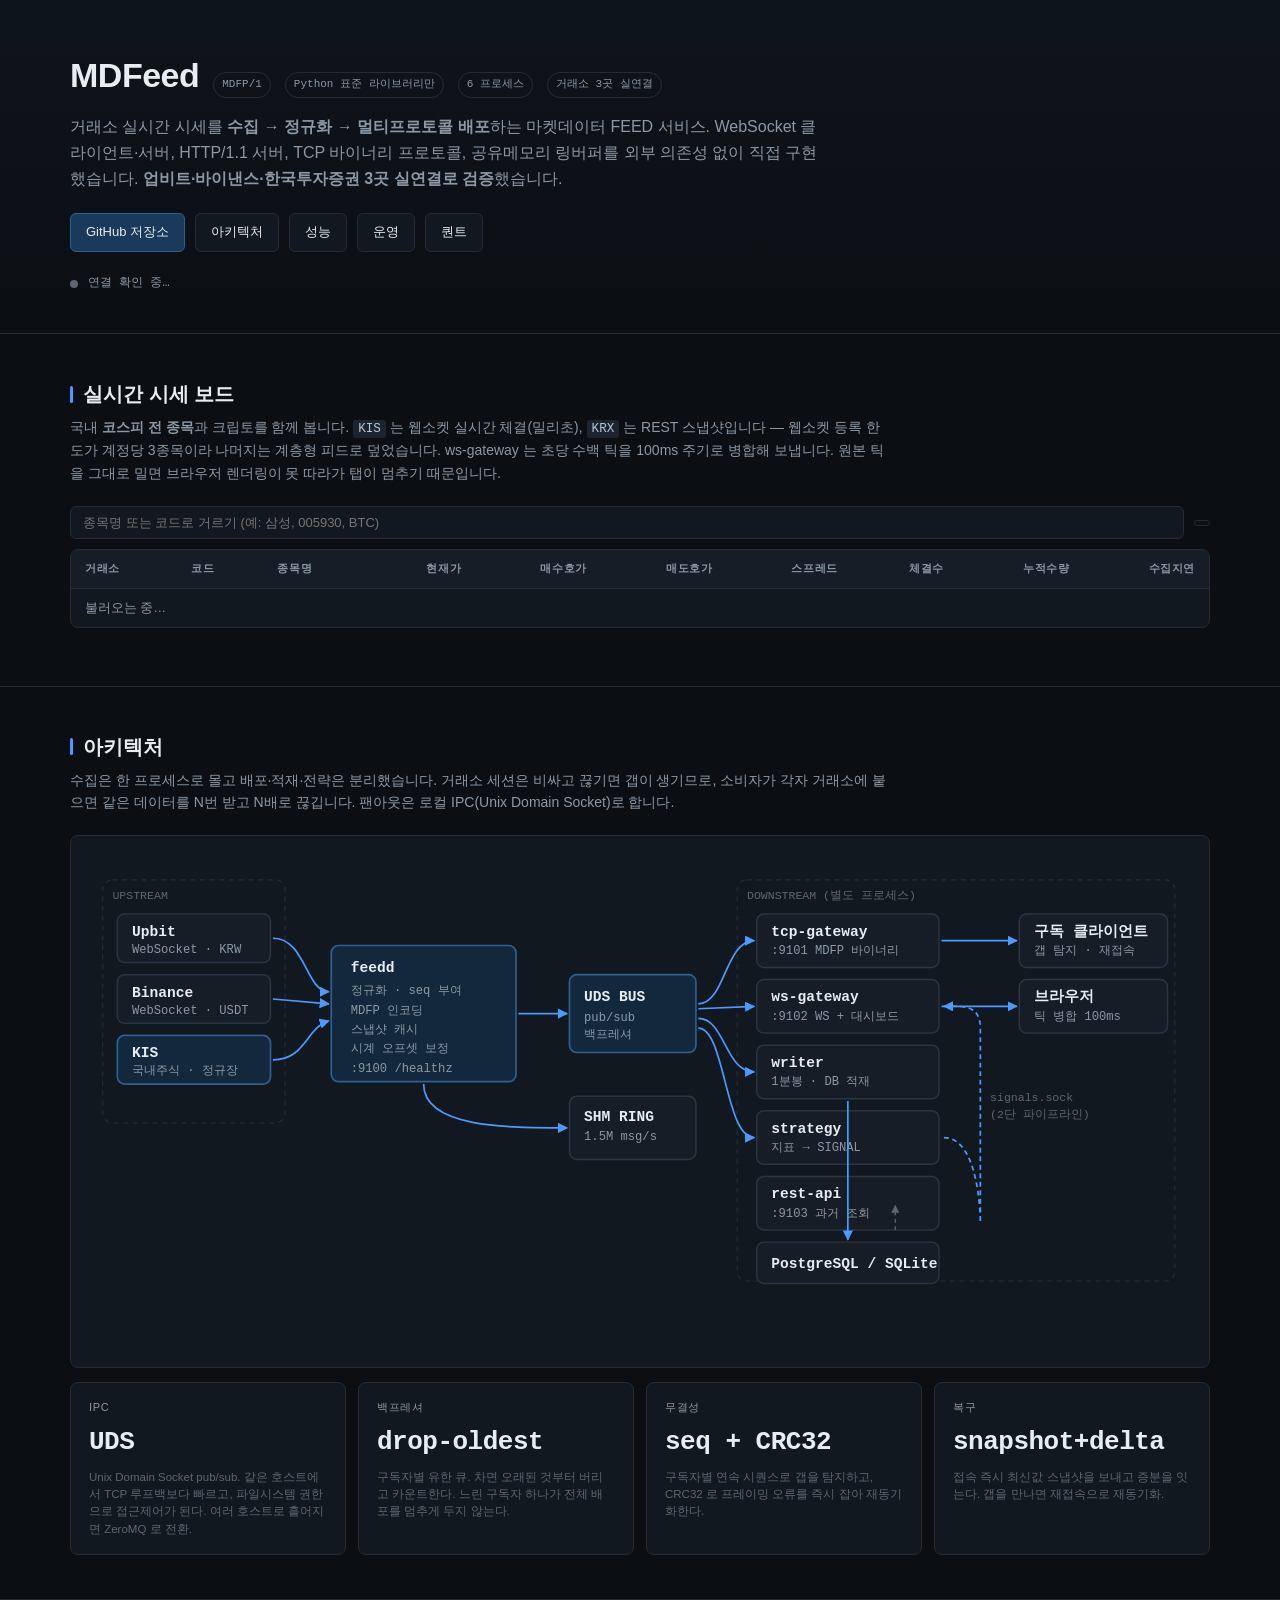
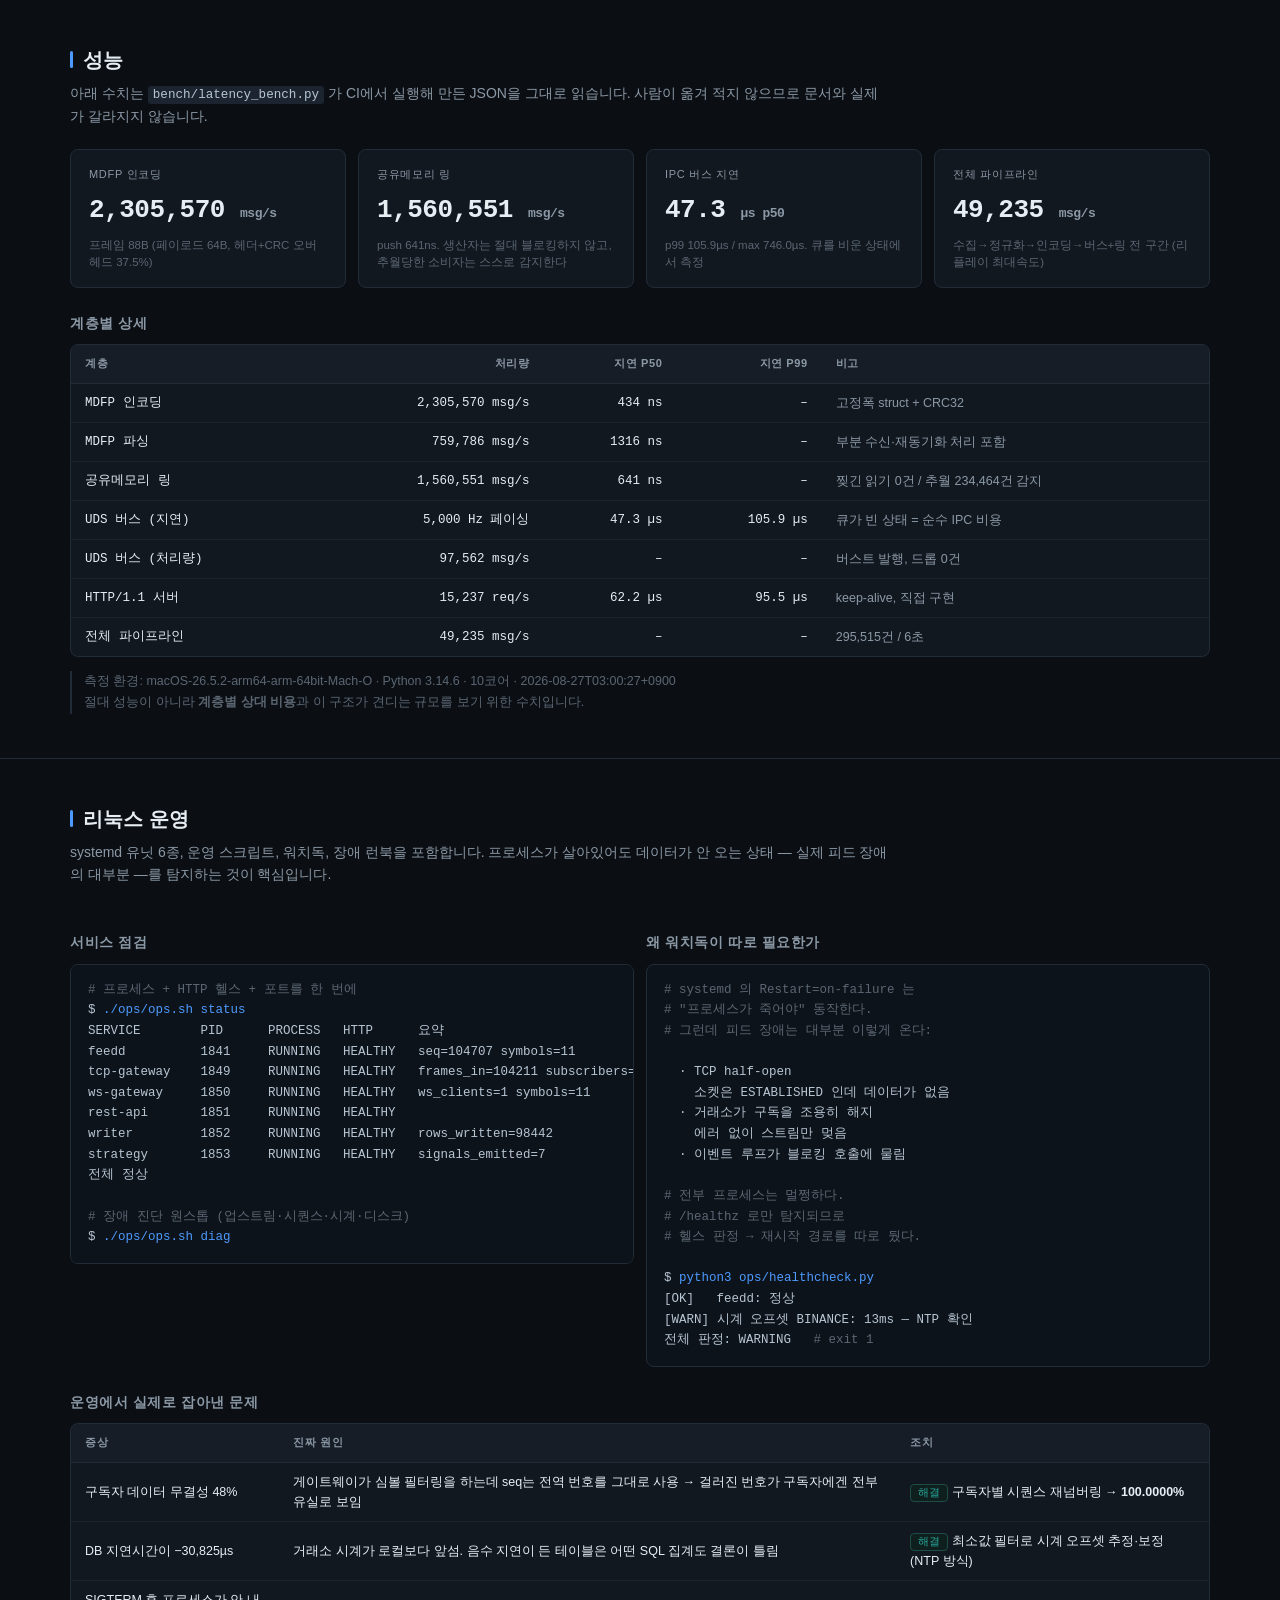
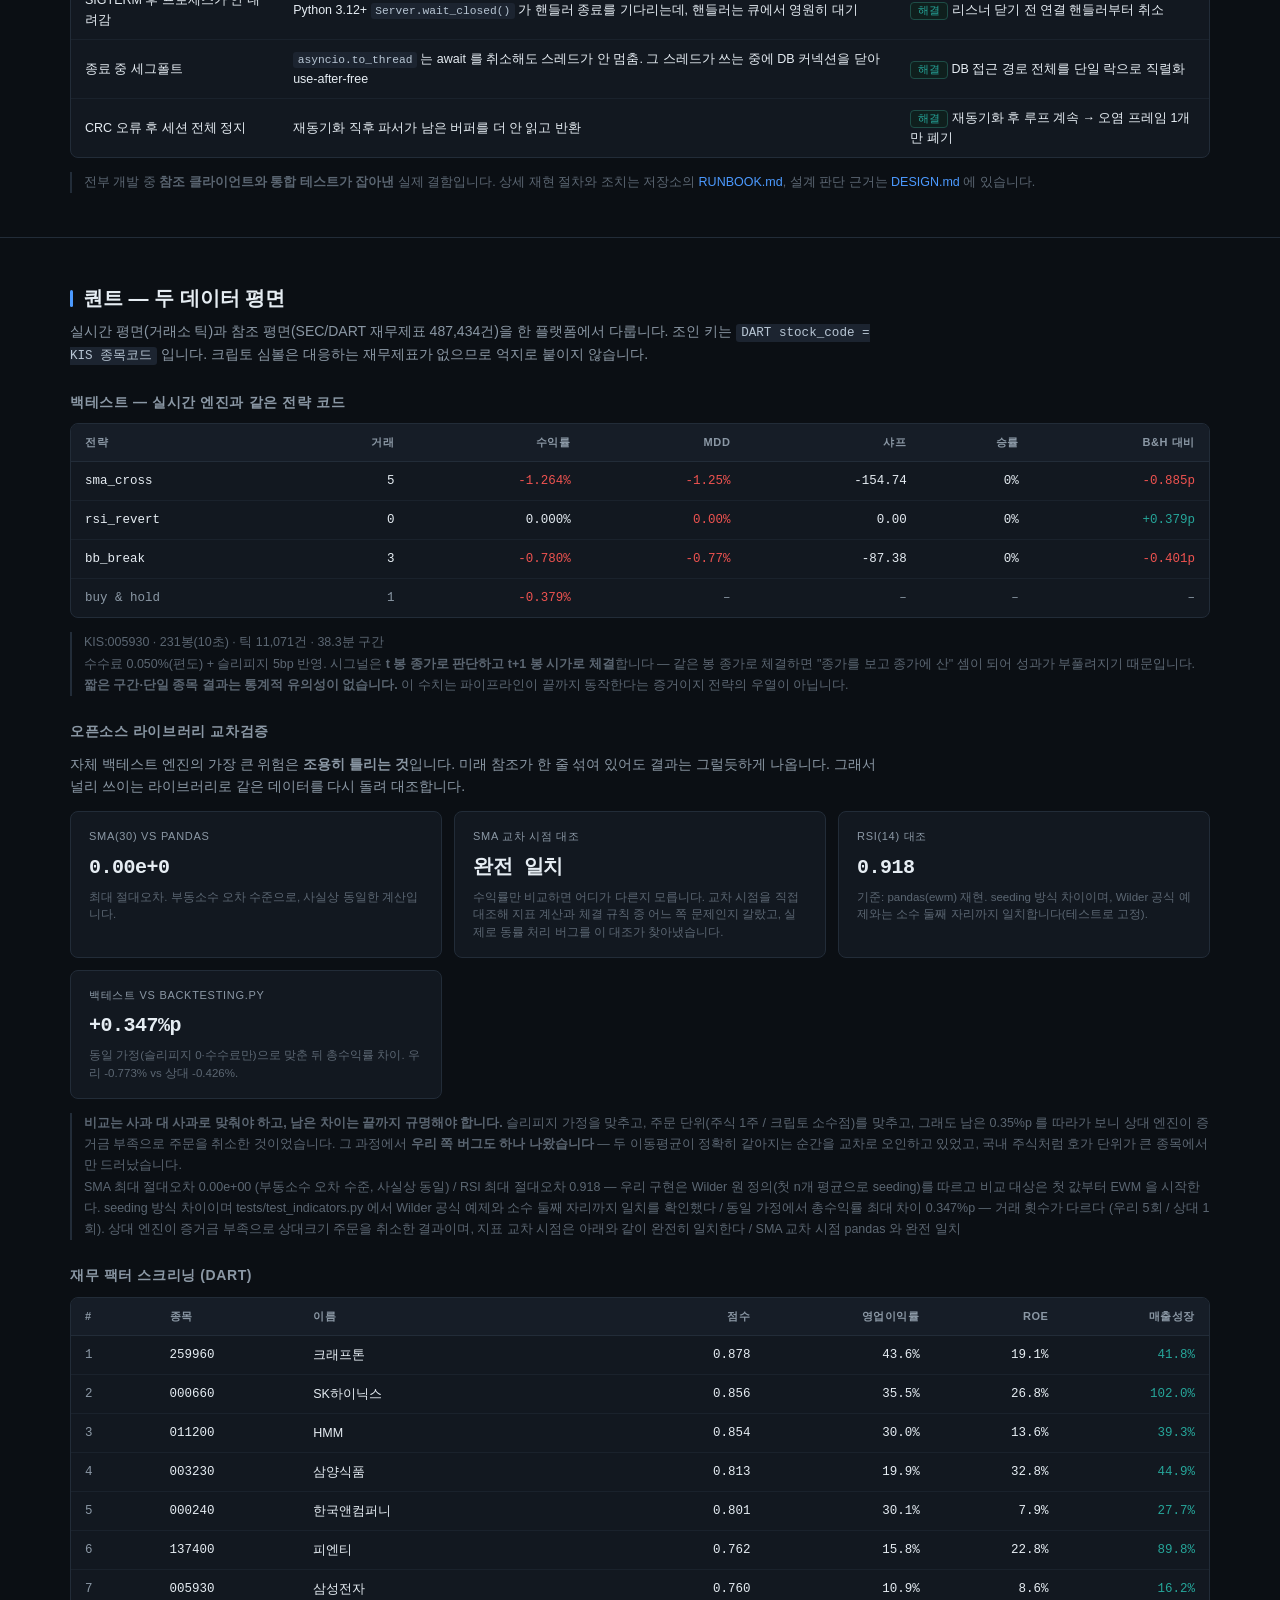
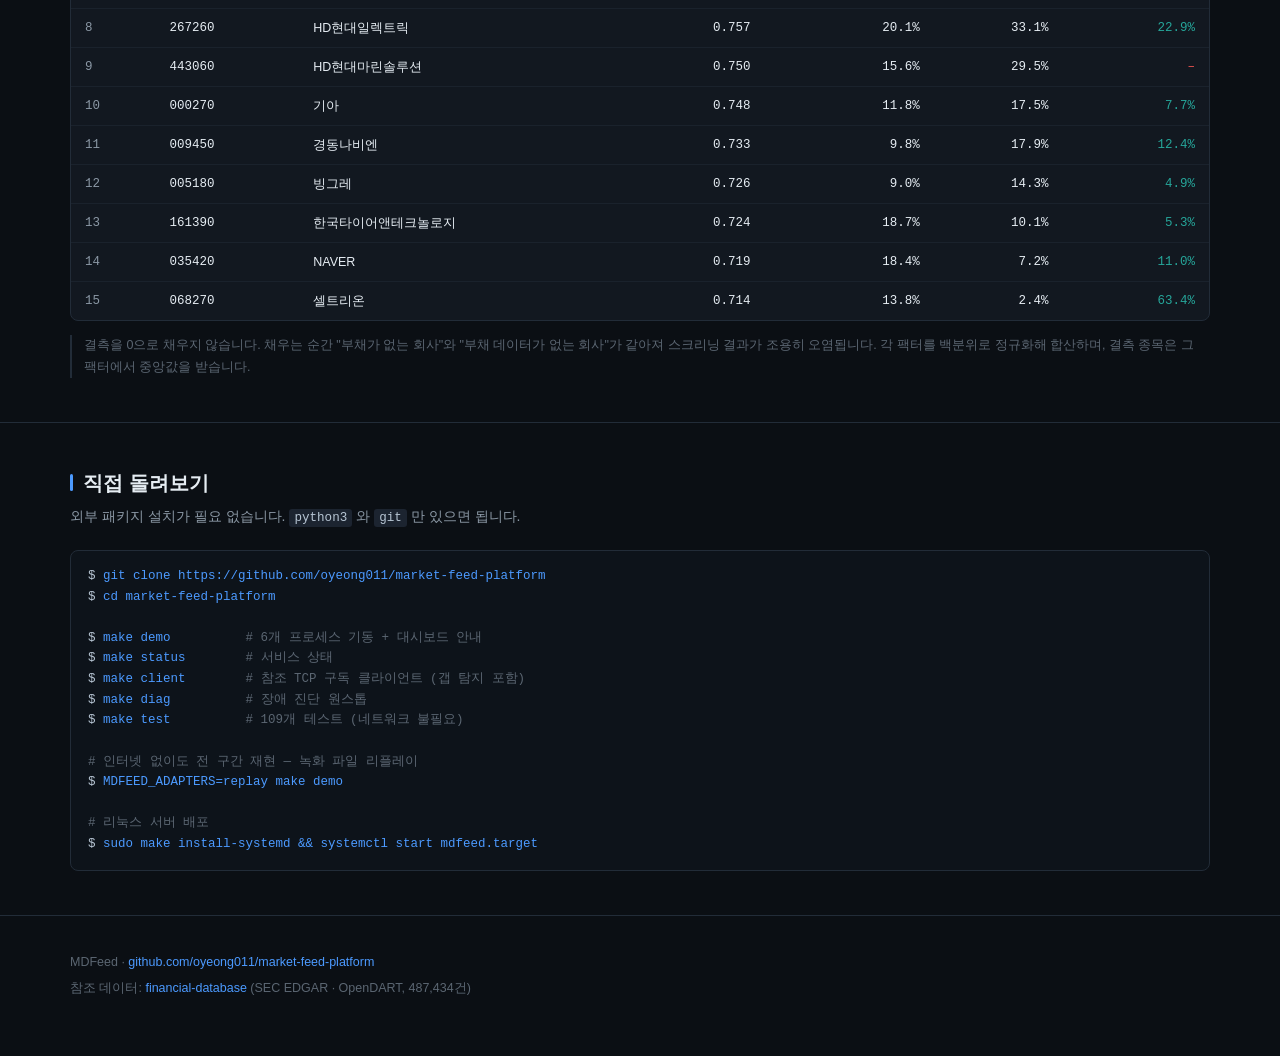
==== commit dd40d0ec: "교차검증이 우리 쪽 버그를 찾아냄 — 이동평균 동률 처리 삼성전자 10초봉 백테스트에서 backtesting.py 와 0.43%p 차이가 났다. "체결 규칙 차이"로 넘길 수도 있" ====
--- a/docs/index.html
+++ b/docs/index.html
@@ -499,6 +499,9 @@
     if(ind.sma_max_abs_diff !== undefined)
       cards.push(["SMA(30) vs pandas", ind.sma_max_abs_diff.toExponential(2),
         "최대 절대오차. 부동소수 오차 수준으로, 사실상 동일한 계산입니다."]);
+    if(cc.crossover_match !== undefined && cc.crossover_match !== null)
+      cards.push(["SMA 교차 시점 대조", cc.crossover_match ? "완전 일치" : "불일치",
+        "수익률만 비교하면 어디가 다른지 모릅니다. 교차 시점을 직접 대조해 지표 계산과 체결 규칙 중 어느 쪽 문제인지 갈랐고, 실제로 동률 처리 버그를 이 대조가 찾아냈습니다."]);
     if(ind.rsi_max_abs_diff !== undefined)
       cards.push(["RSI(14) 대조", ind.rsi_max_abs_diff.toFixed(3),
         `기준: ${esc(ind.rsi_source||"")}. seeding 방식 차이이며, Wilder 공식 예제와는 소수 둘째 자리까지 일치합니다(테스트로 고정).`]);
@@ -514,10 +517,12 @@
     $("#cccards").innerHTML = cards.map(([k,v,n]) =>
       `<div class="card"><div class="k">${k}</div><div class="v" style="font-size:20px">${v}</div><div class="n">${n}</div></div>`).join("");
     $("#ccnote").innerHTML =
-      `<strong>비교는 사과 대 사과로 맞춰야 합니다.</strong> 처음엔 우리 결과(슬리피지 5bp 포함)를
-       backtesting.py(수수료만)와 그냥 비교해 0.21%p 차이를 봤습니다. 그게 엔진 버그인지 가정 차이인지
-       알 수 없었습니다. 가정을 맞추자 차이가 사라졌고, 남은 부분은 체결 규칙(부분청산·주문 단위)으로
-       설명됩니다.<br><span style="color:var(--dimmer)">${esc(cc.verdict||"")}</span>`;
+      `<strong>비교는 사과 대 사과로 맞춰야 하고, 남은 차이는 끝까지 규명해야 합니다.</strong>
+       슬리피지 가정을 맞추고, 주문 단위(주식 1주 / 크립토 소수점)를 맞추고, 그래도 남은
+       0.35%p 를 따라가 보니 상대 엔진이 증거금 부족으로 주문을 취소한 것이었습니다.
+       그 과정에서 <strong>우리 쪽 버그도 하나 나왔습니다</strong> — 두 이동평균이 정확히 같아지는
+       순간을 교차로 오인하고 있었고, 국내 주식처럼 호가 단위가 큰 종목에서만 드러났습니다.
+       <br><span style="color:var(--dimmer)">${esc(cc.verdict||"")}</span>`;
   }
   $("#btnote").innerHTML =
     `${esc(d.symbol)} · ${fmt(d.bars)}봉(${d.interval_s}초) · 틱 ${fmt(d.ticks)}건 · ${d.span_minutes}분 구간<br>
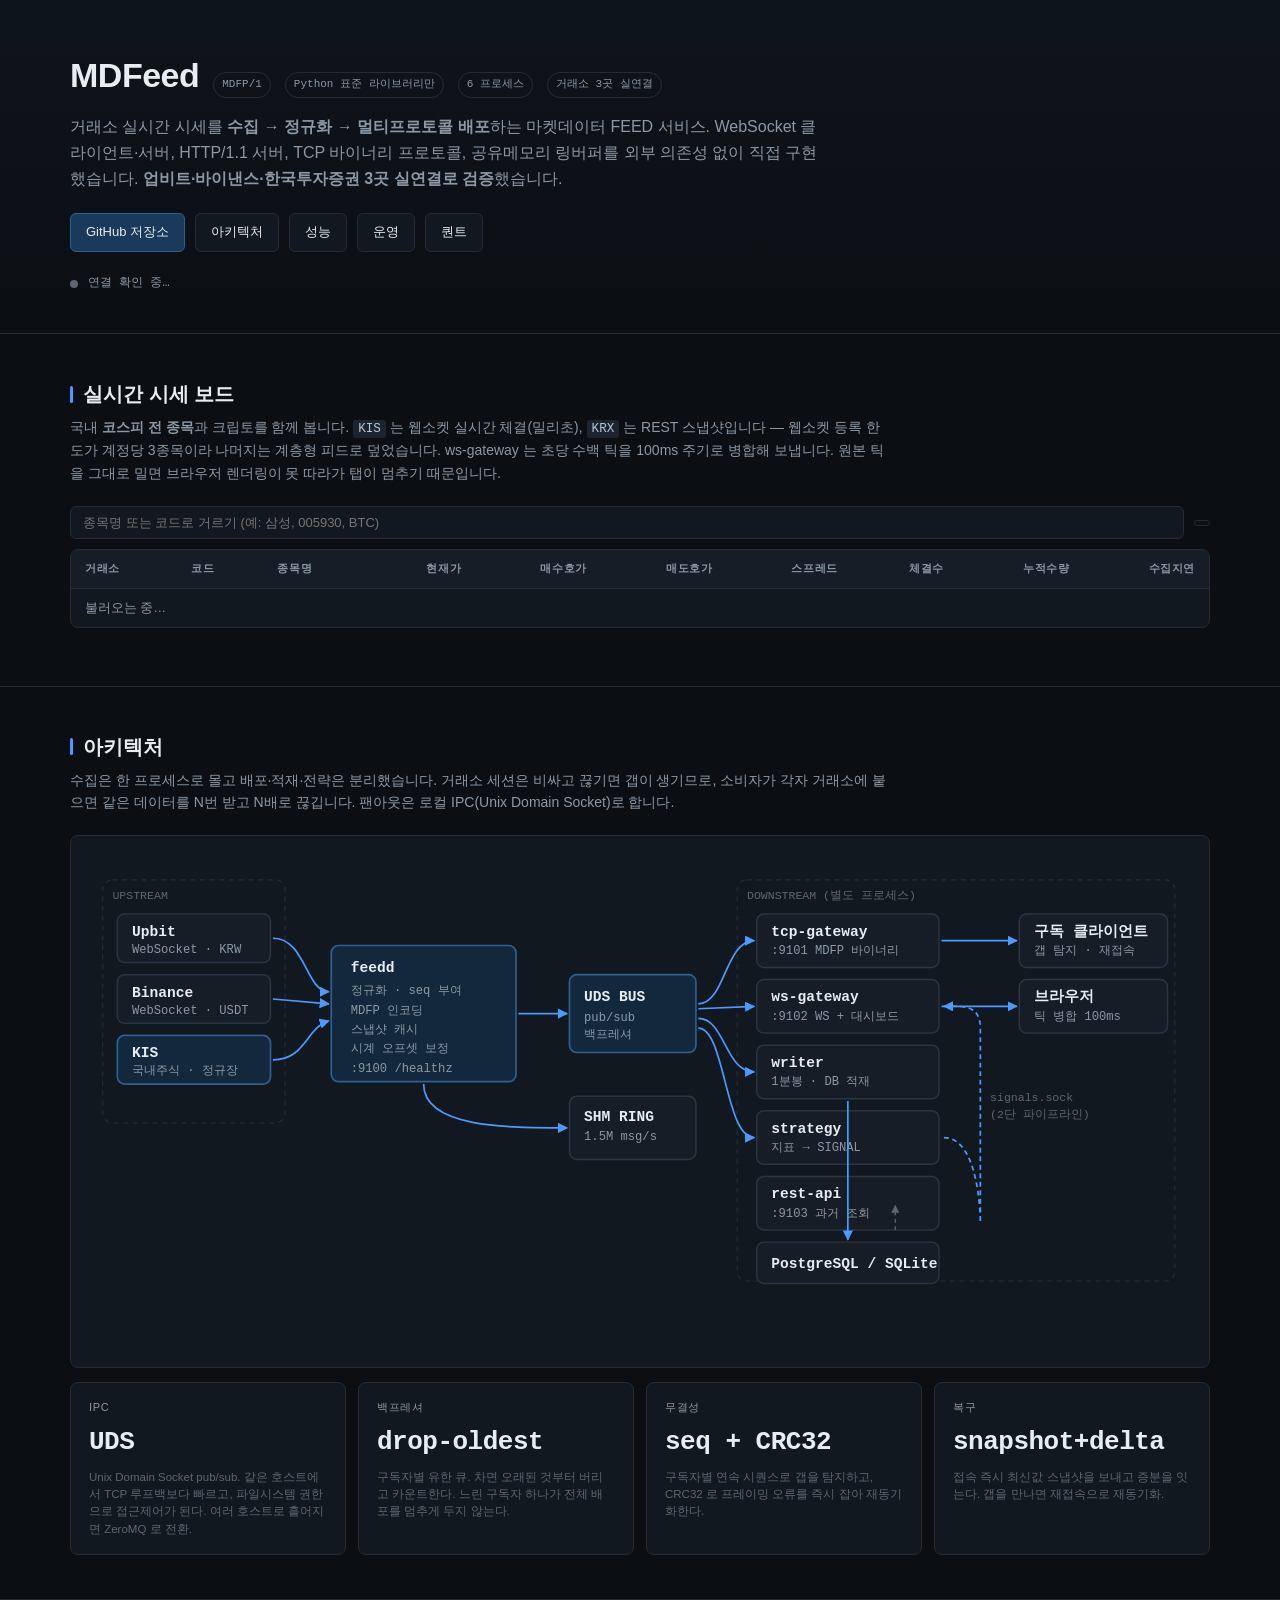
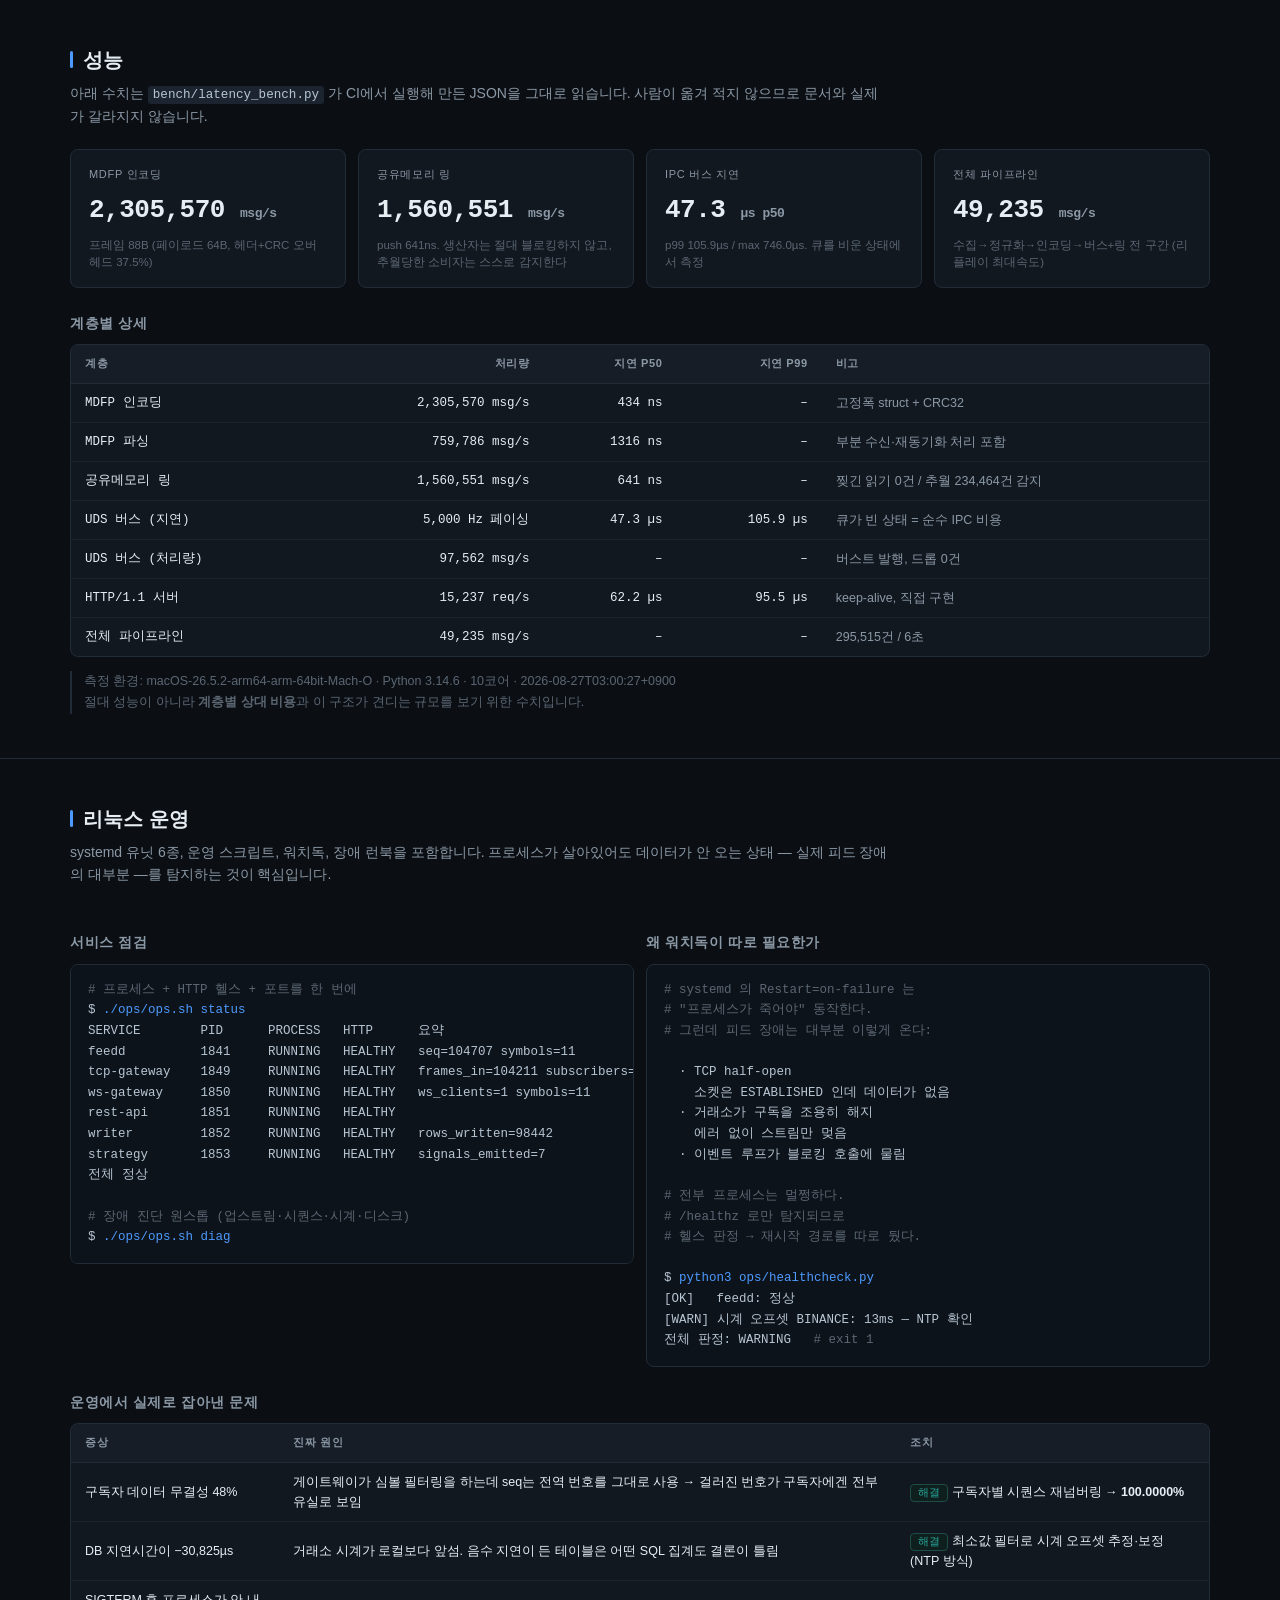
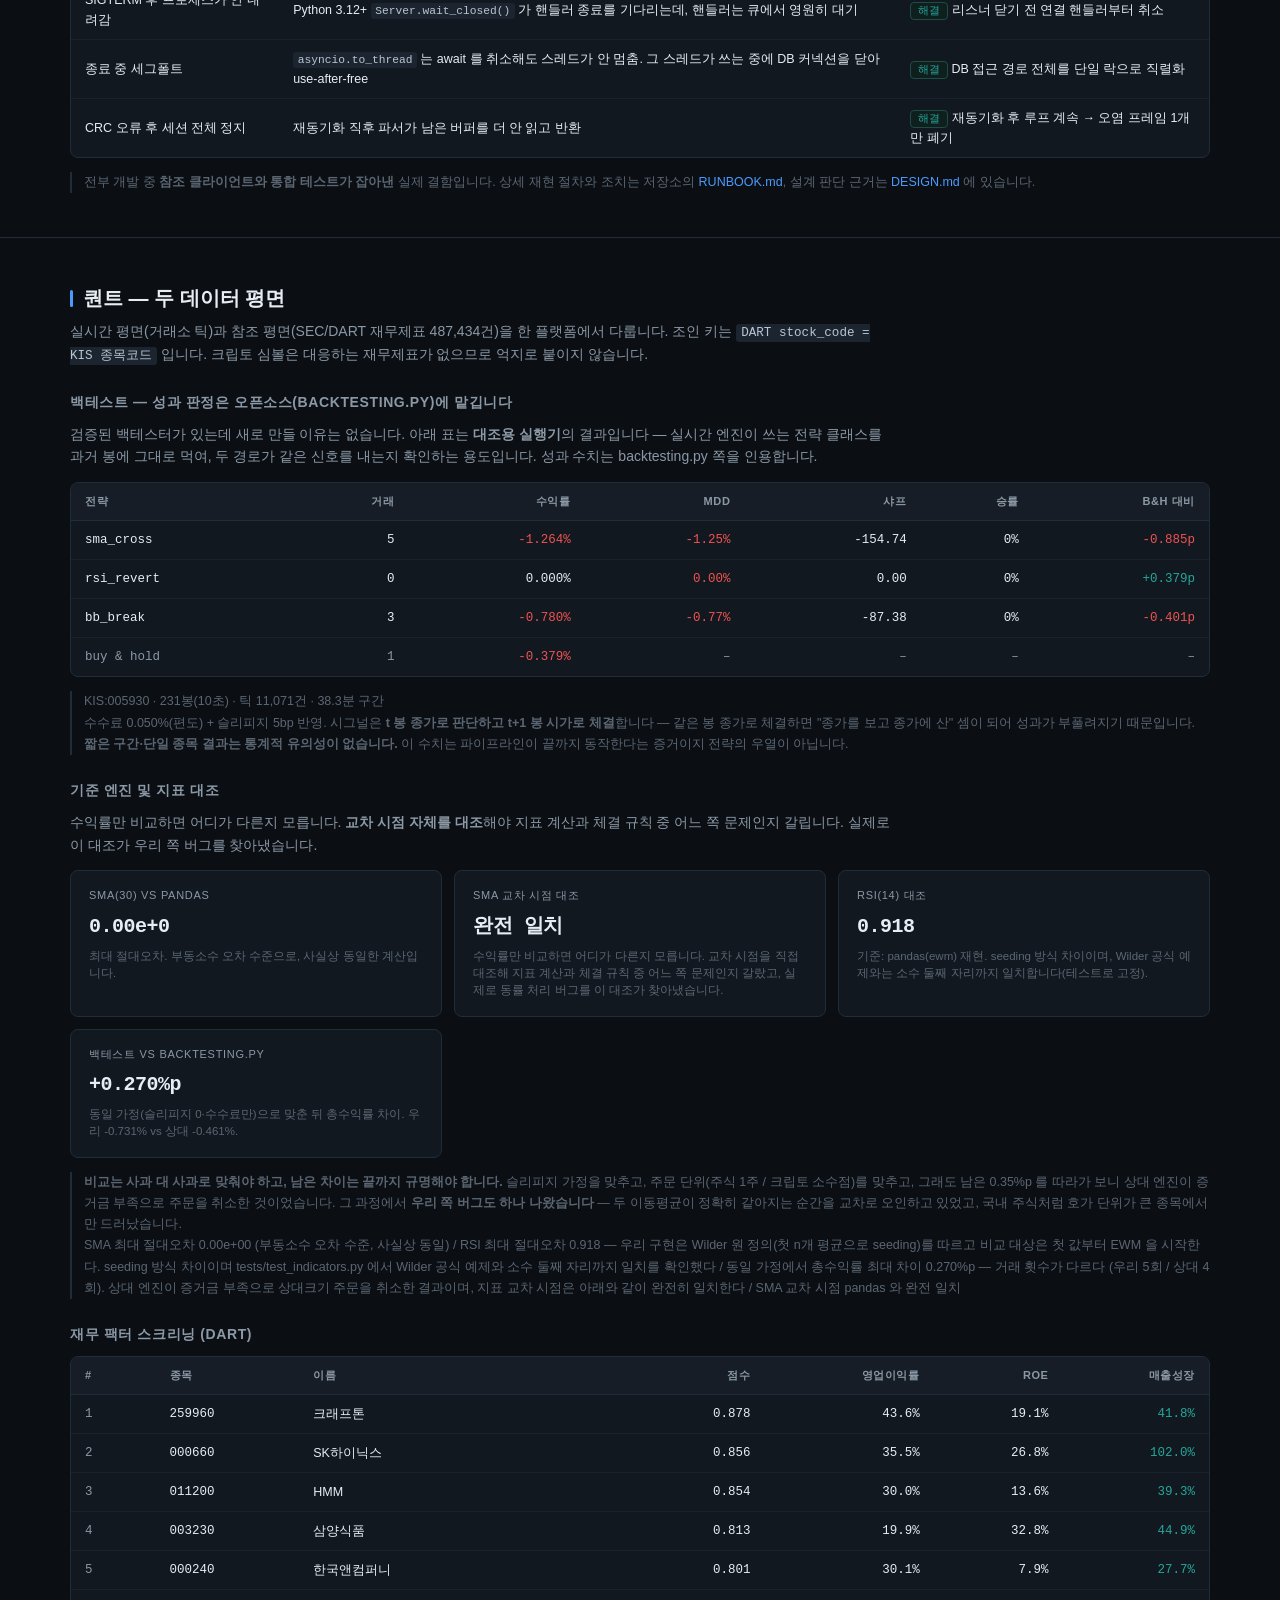
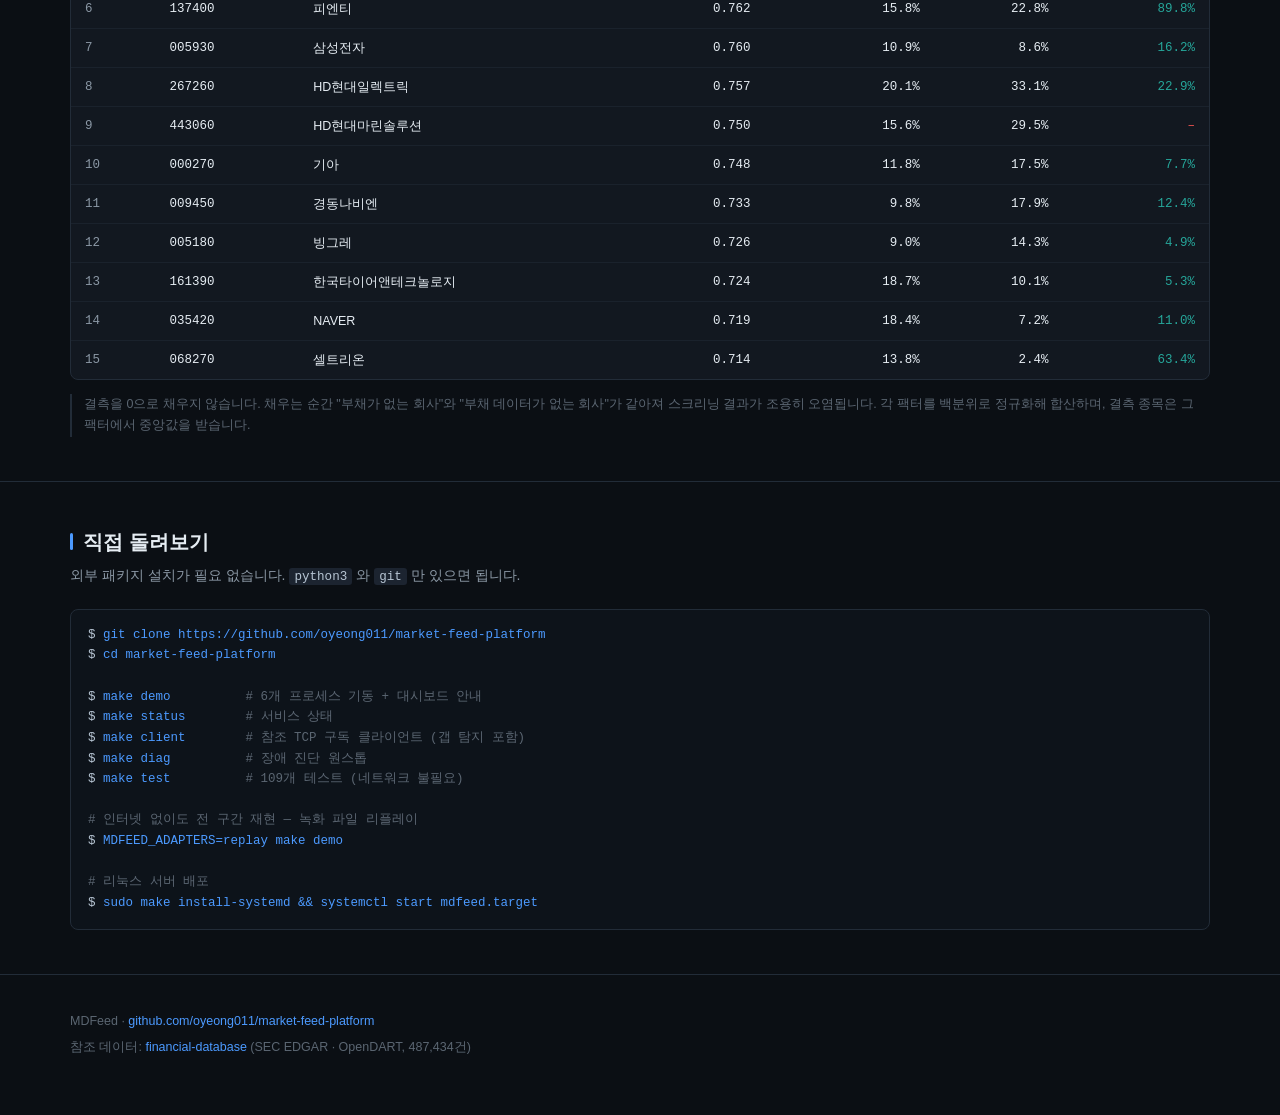
==== commit f5999759: "프레이밍 재정립 — 목적 우선, 직접 구현과 오픈소스의 경계 명시 "라이브러리 없이 직접 구현"을 앞세우고 있었는데, 그건 어떻게이지 왜가 아니다. 오픈소스가 있는데 직접 만들었다" ====
--- a/docs/index.html
+++ b/docs/index.html
@@ -374,7 +374,12 @@
       없으므로 억지로 붙이지 않습니다.
     </p>
 
-    <h3>백테스트 — 실시간 엔진과 같은 전략 코드</h3>
+    <h3>백테스트 — 성과 판정은 오픈소스(backtesting.py)에 맡깁니다</h3>
+    <p class="lede" style="margin-bottom:14px">
+      검증된 백테스터가 있는데 새로 만들 이유는 없습니다. 아래 표는 <strong>대조용 실행기</strong>의
+      결과입니다 — 실시간 엔진이 쓰는 전략 클래스를 과거 봉에 그대로 먹여, 두 경로가 같은 신호를
+      내는지 확인하는 용도입니다. 성과 수치는 backtesting.py 쪽을 인용합니다.
+    </p>
     <div class="tblwrap">
       <table id="bttbl">
         <thead><tr><th>전략</th><th class="num">거래</th><th class="num">수익률</th><th class="num">MDD</th>
@@ -384,11 +389,10 @@
     </div>
     <p class="note" id="btnote"></p>
 
-    <h3>오픈소스 라이브러리 교차검증</h3>
+    <h3>기준 엔진 및 지표 대조</h3>
     <p class="lede" style="margin-bottom:14px">
-      자체 백테스트 엔진의 가장 큰 위험은 <strong>조용히 틀리는 것</strong>입니다. 미래 참조가 한 줄
-      섞여 있어도 결과는 그럴듯하게 나옵니다. 그래서 널리 쓰이는 라이브러리로 같은 데이터를
-      다시 돌려 대조합니다.
+      수익률만 비교하면 어디가 다른지 모릅니다. <strong>교차 시점 자체를 대조</strong>해야
+      지표 계산과 체결 규칙 중 어느 쪽 문제인지 갈립니다. 실제로 이 대조가 우리 쪽 버그를 찾아냈습니다.
     </p>
     <div class="grid g3" id="cccards"></div>
     <p class="note" id="ccnote"></p>
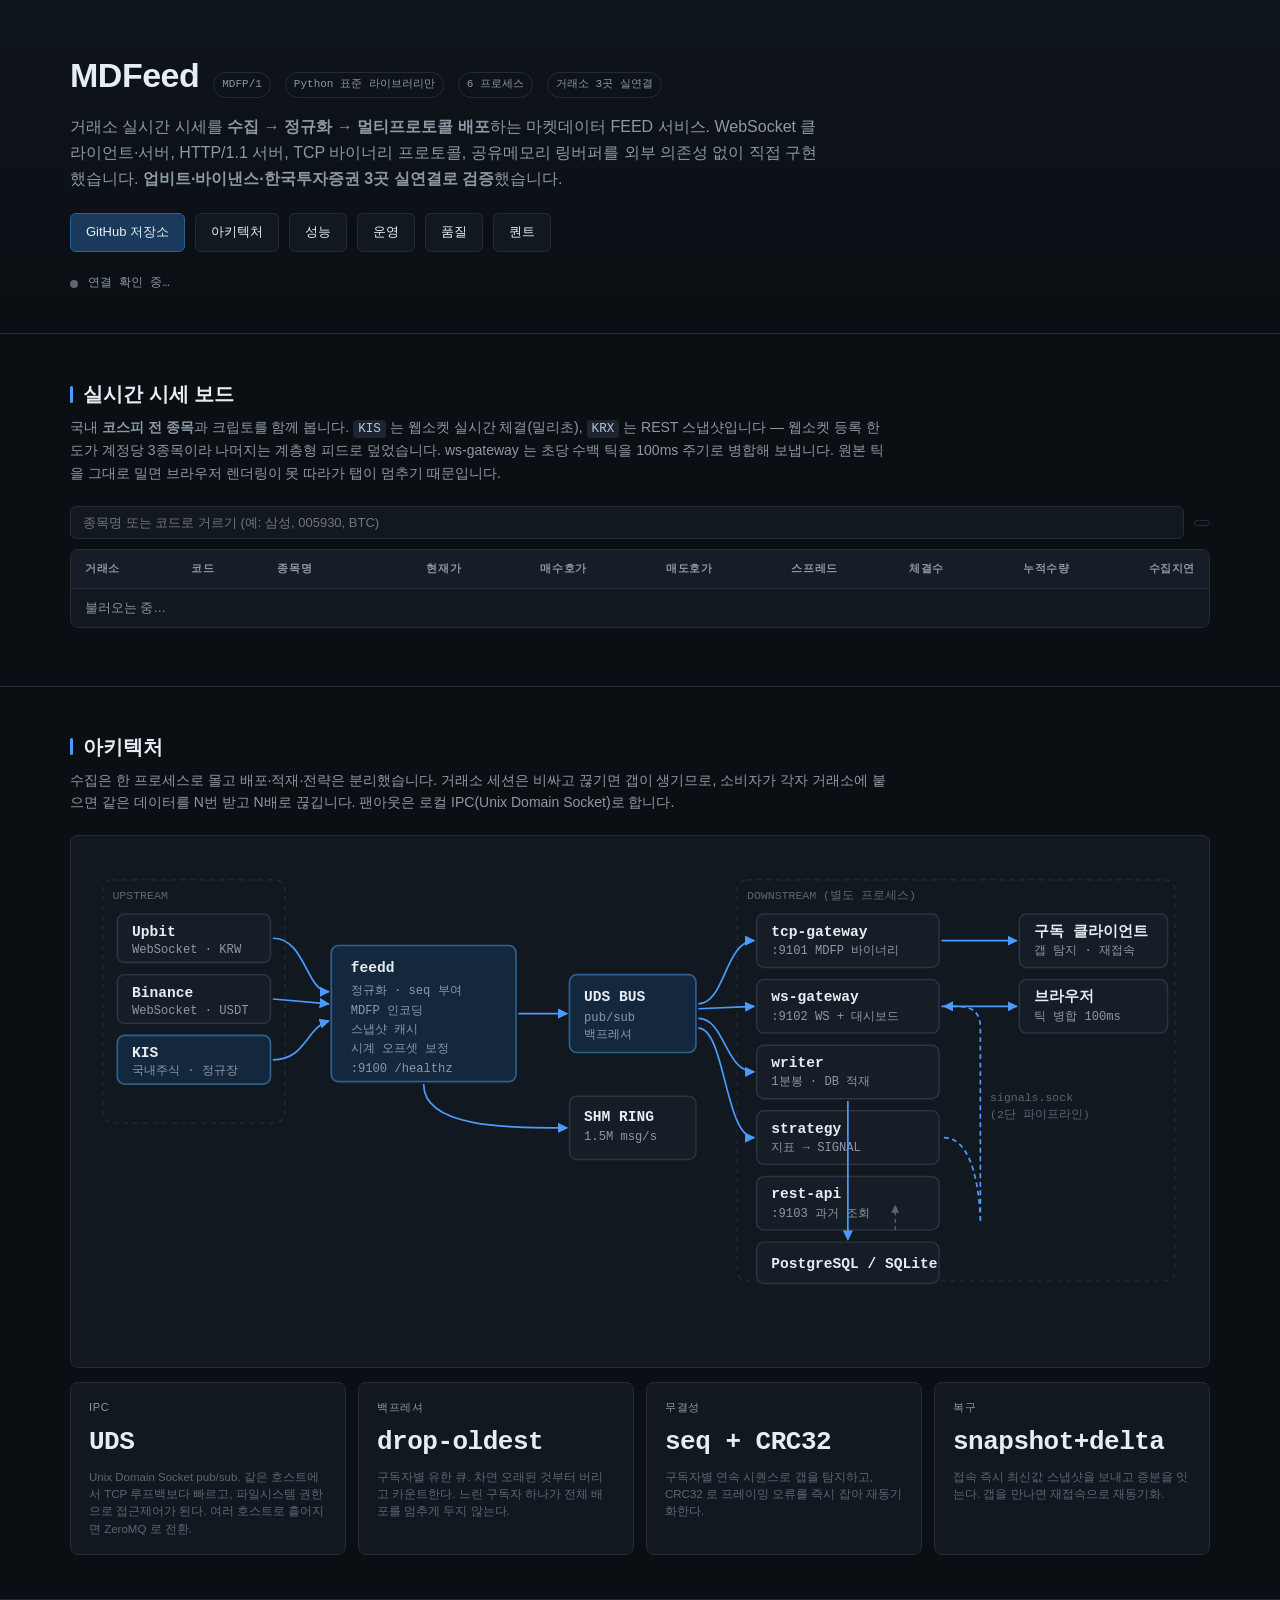
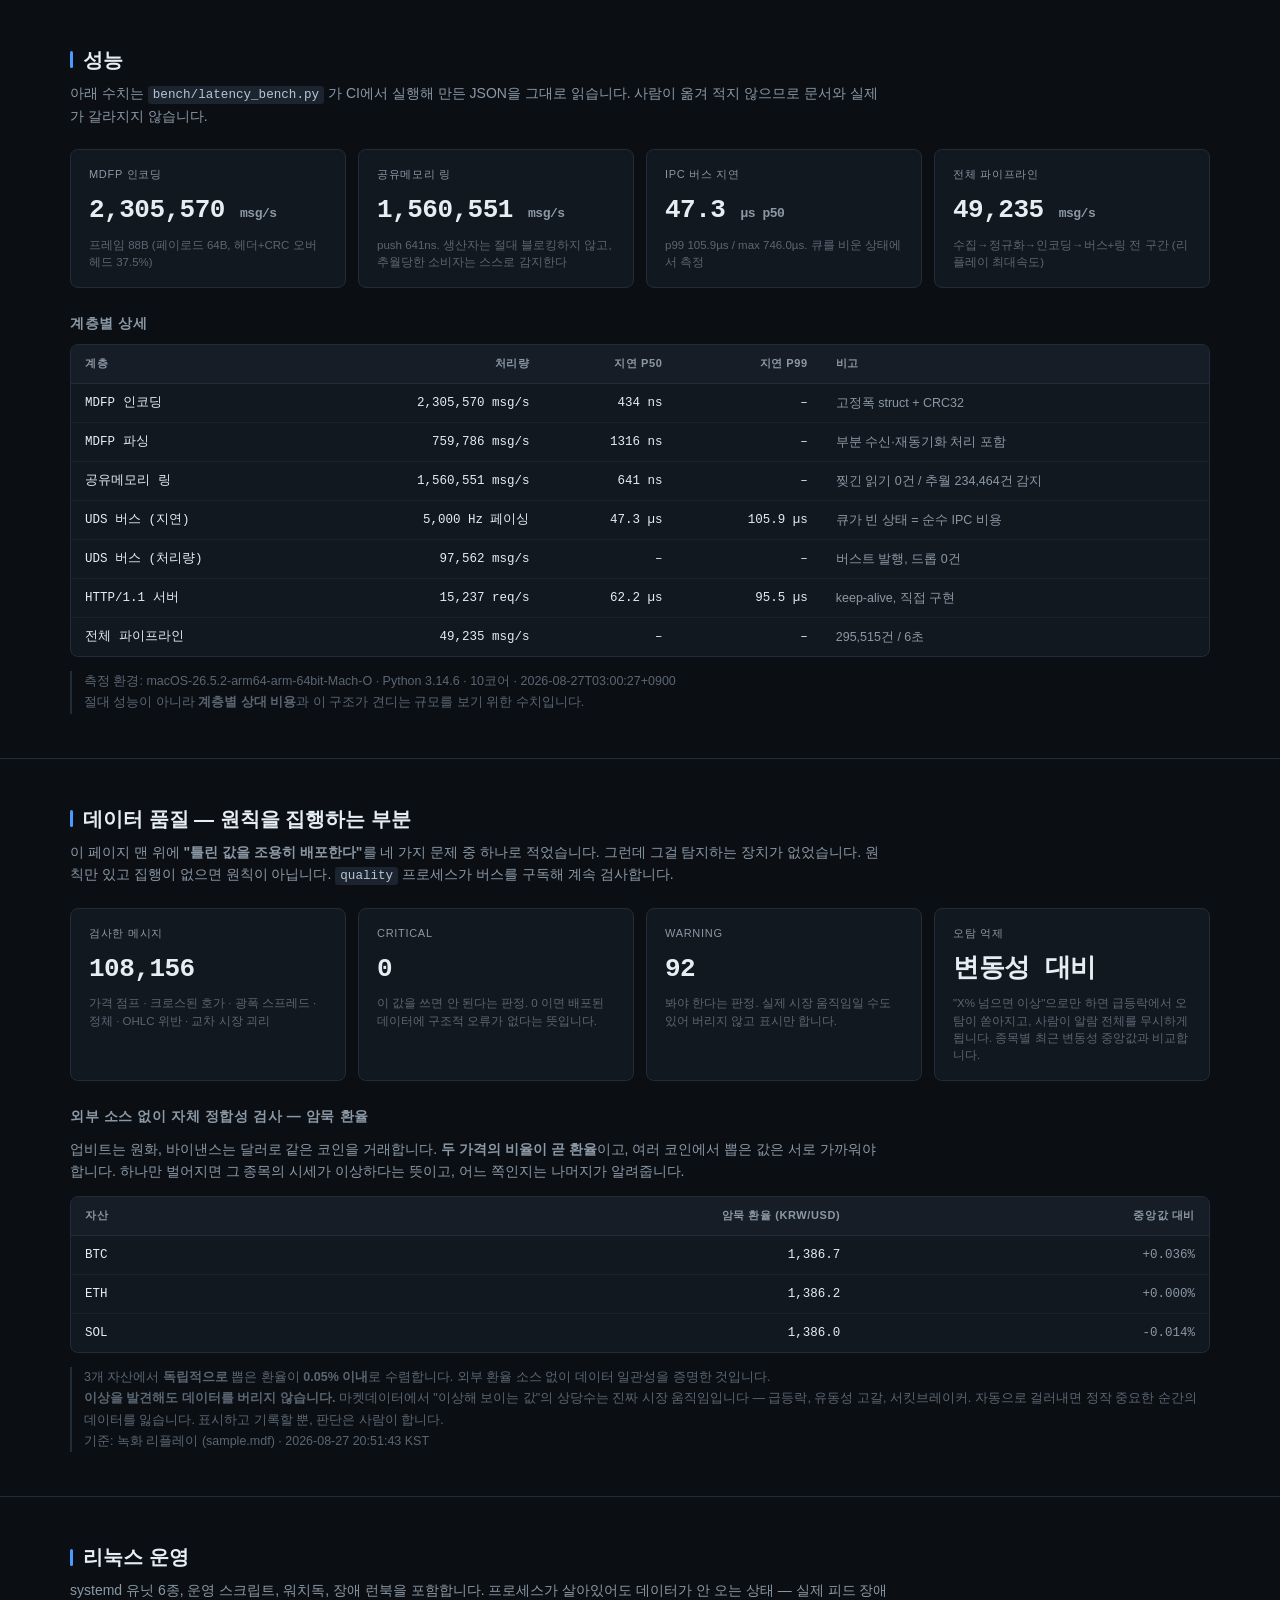
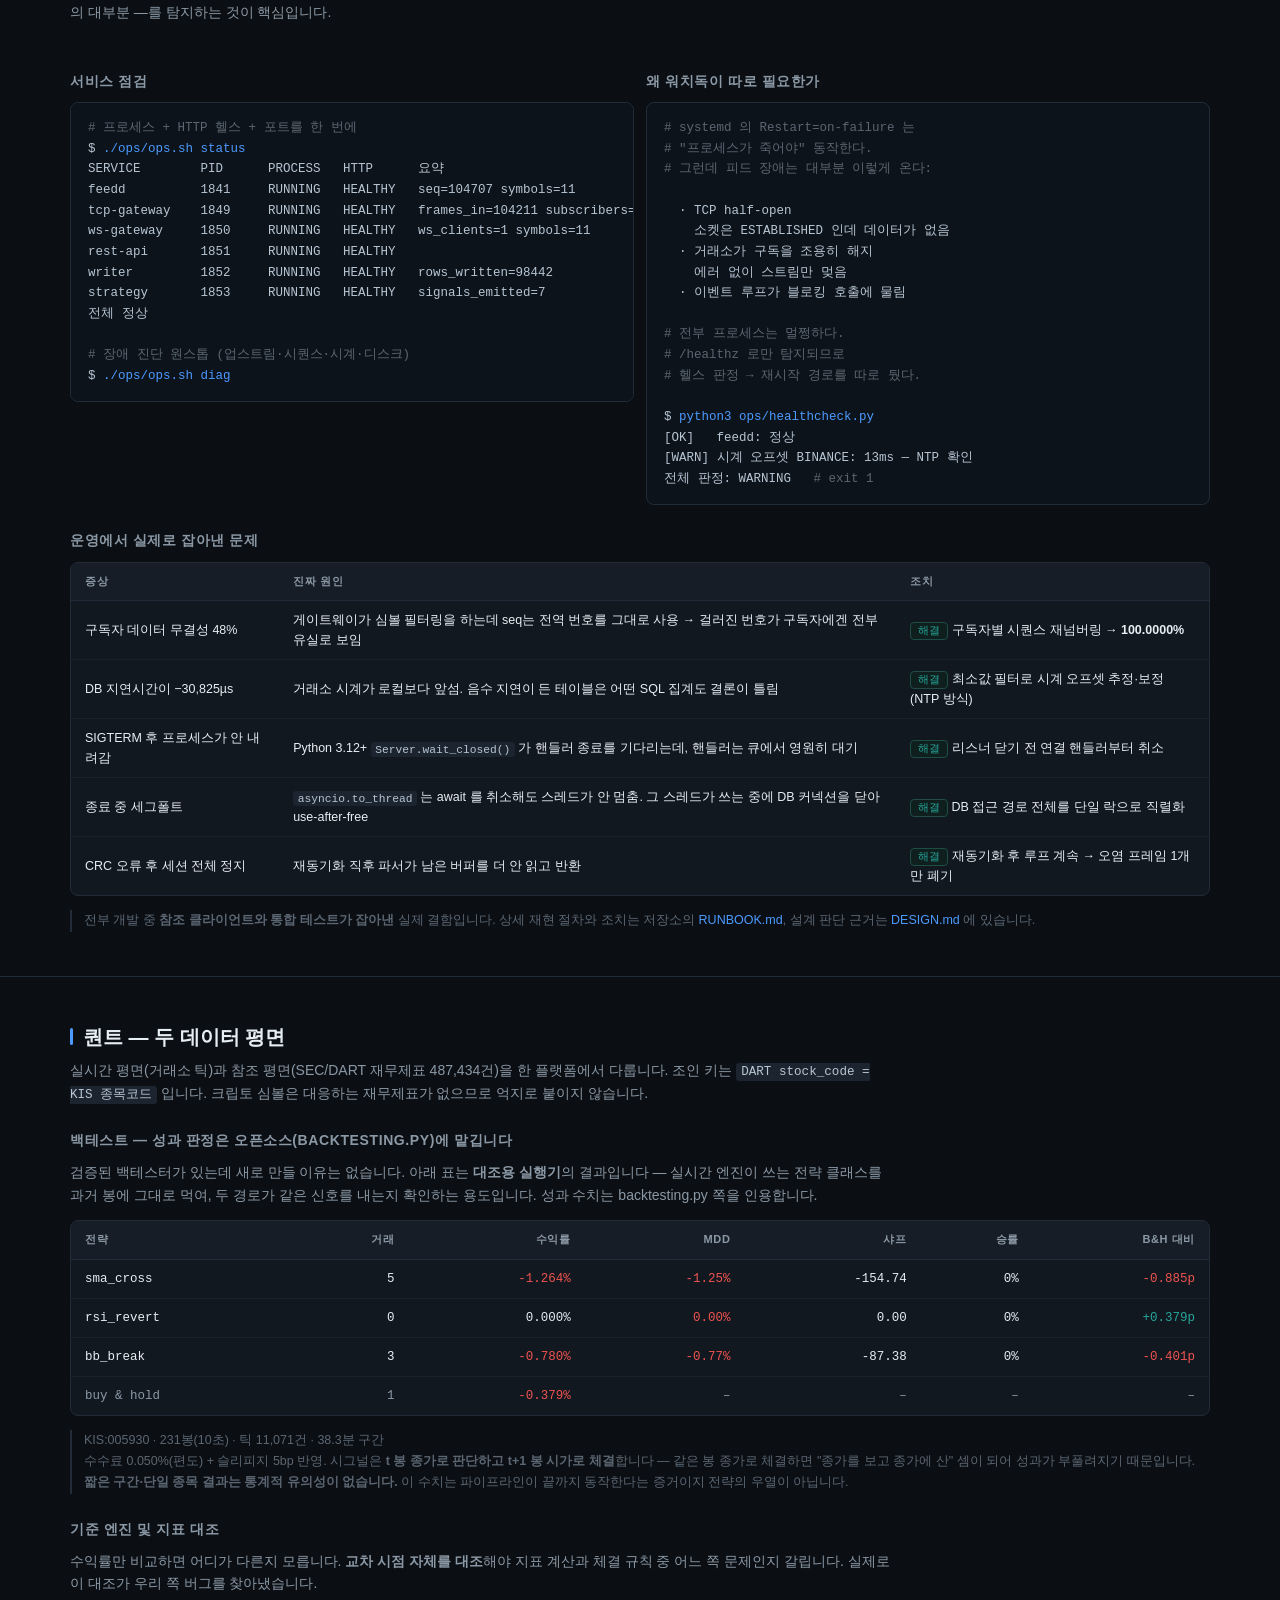
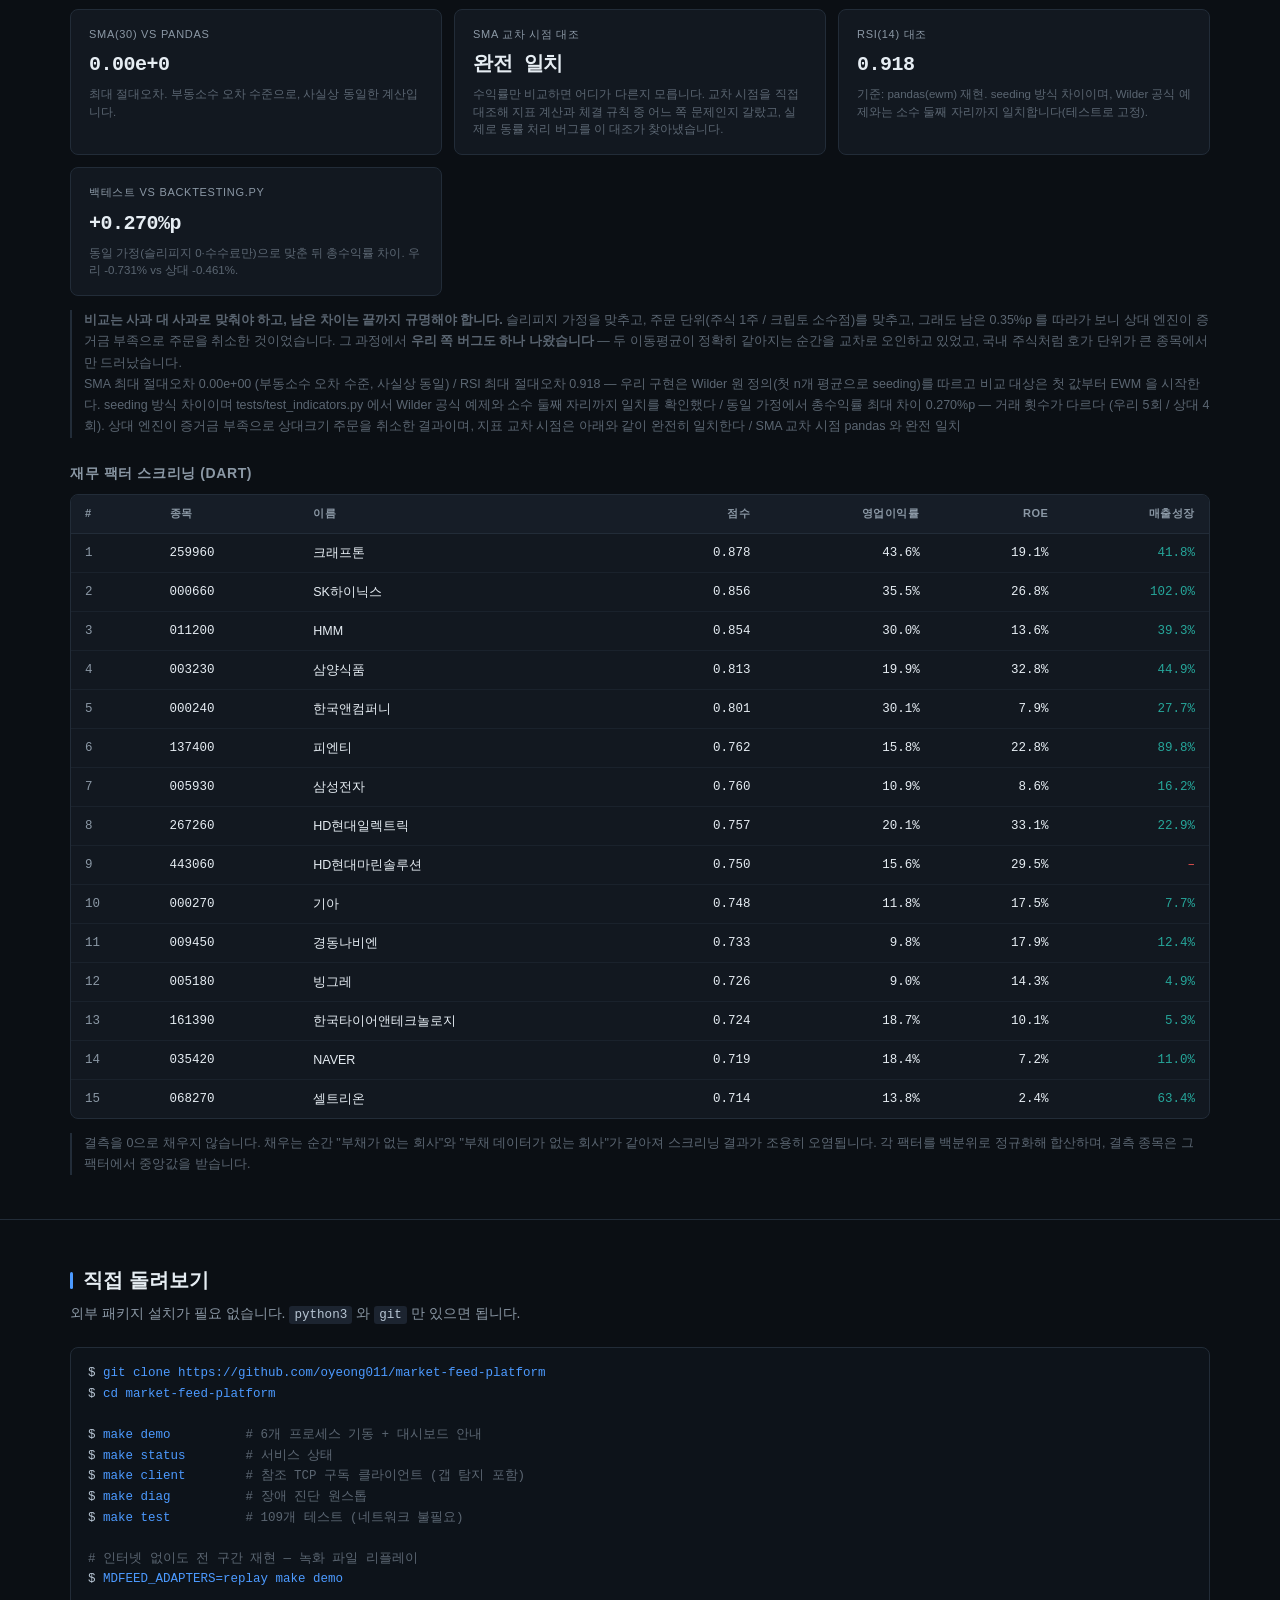
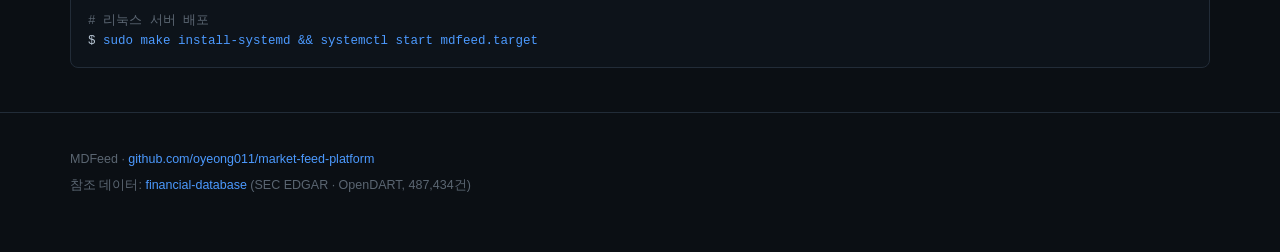
==== commit 90782a4b: "데이터 품질 검사 — 원칙을 집행하는 부분 README 첫 줄에 "틀린 값을 조용히 배포하는 것이 값이 없는 것보다 나쁘다"고 적어 놓고, 정작 그걸 탐지하는 장치를 만들지 않았다" ====
--- a/docs/index.html
+++ b/docs/index.html
@@ -107,6 +107,7 @@
       <a class="btn" href="#arch">아키텍처</a>
       <a class="btn" href="#perf">성능</a>
       <a class="btn" href="#ops">운영</a>
+      <a class="btn" href="#quality">품질</a>
       <a class="btn" href="#quant">퀀트</a>
     </div>
     <div id="modebar">
@@ -283,6 +284,30 @@
       </table>
     </div>
     <p class="note" id="perfnote"></p>
+  </div>
+</section>
+
+<!-- ─────────── 데이터 품질 ─────────── -->
+<section id="quality">
+  <div class="wrap">
+    <h2>데이터 품질 — 원칙을 집행하는 부분</h2>
+    <p class="lede">
+      이 페이지 맨 위에 <strong>"틀린 값을 조용히 배포한다"</strong>를 네 가지 문제 중 하나로
+      적었습니다. 그런데 그걸 탐지하는 장치가 없었습니다. 원칙만 있고 집행이 없으면 원칙이 아닙니다.
+      <code>quality</code> 프로세스가 버스를 구독해 계속 검사합니다.
+    </p>
+    <div class="grid g4" id="qcards"></div>
+    <h3>외부 소스 없이 자체 정합성 검사 — 암묵 환율</h3>
+    <p class="lede" style="margin-bottom:14px">
+      업비트는 원화, 바이낸스는 달러로 같은 코인을 거래합니다. <strong>두 가격의 비율이 곧 환율</strong>이고,
+      여러 코인에서 뽑은 값은 서로 가까워야 합니다. 하나만 벌어지면 그 종목의 시세가 이상하다는 뜻이고,
+      어느 쪽인지는 나머지가 알려줍니다.
+    </p>
+    <div class="tblwrap">
+      <table><thead><tr><th>자산</th><th class="num">암묵 환율 (KRW/USD)</th><th class="num">중앙값 대비</th></tr></thead>
+      <tbody id="fxbody"><tr><td colspan="3" class="txt muted">불러오는 중…</td></tr></tbody></table>
+    </div>
+    <p class="note" id="qnote"></p>
   </div>
 </section>
 
@@ -546,6 +571,39 @@
      <td class="num">${pct(r.roe)}</td><td class="num ${r.revenue_growth>0?"up":"down"}">${pct(r.revenue_growth)}</td></tr>`).join("");
 });
 
+/* ── 데이터 품질 ──────────────────────────────────────────────── */
+loadJSON("data/quality.json").then(d => {
+  if(!d){ return; }
+  const cards = [
+    ["검사한 메시지", fmt(d.checked), "가격 점프 · 크로스된 호가 · 광폭 스프레드 · 정체 · OHLC 위반 · 교차 시장 괴리"],
+    ["CRITICAL", fmt(d.critical), "이 값을 쓰면 안 된다는 판정. 0 이면 배포된 데이터에 구조적 오류가 없다는 뜻입니다."],
+    ["WARNING", fmt(d.warning), "봐야 한다는 판정. 실제 시장 움직임일 수도 있어 버리지 않고 표시만 합니다."],
+    ["오탐 억제", "변동성 대비", "\"X% 넘으면 이상\"으로만 하면 급등락에서 오탐이 쏟아지고, 사람이 알람 전체를 무시하게 됩니다. 종목별 최근 변동성 중앙값과 비교합니다."],
+  ];
+  $("#qcards").innerHTML = cards.map(([k,v,n]) =>
+    `<div class="card"><div class="k">${k}</div><div class="v">${v}</div><div class="n">${n}</div></div>`).join("");
+
+  const fx = d.implied_fx || {};
+  const vals = Object.values(fx).sort((a,b)=>a-b);
+  const mid = vals.length ? vals[Math.floor(vals.length/2)] : 0;
+  const rows = Object.entries(fx).sort();
+  $("#fxbody").innerHTML = rows.length
+    ? rows.map(([k,v]) => {
+        const dev = mid ? (v-mid)/mid*100 : 0;
+        return `<tr><td>${esc(k)}</td><td class="num">${fmt(v,1)}</td>
+          <td class="num ${Math.abs(dev)>3?"down":"muted"}">${dev>=0?"+":""}${dev.toFixed(3)}%</td></tr>`;
+      }).join("")
+    : '<tr><td colspan="3" class="txt muted">암묵 환율 데이터 없음</td></tr>';
+  const spread = vals.length>1 ? (vals[vals.length-1]-vals[0])/mid*100 : 0;
+  $("#qnote").innerHTML =
+    `${rows.length}개 자산에서 <strong>독립적으로</strong> 뽑은 환율이 <strong>${spread.toFixed(2)}% 이내</strong>로
+     수렴합니다. 외부 환율 소스 없이 데이터 일관성을 증명한 것입니다.<br>
+     <strong>이상을 발견해도 데이터를 버리지 않습니다.</strong> 마켓데이터에서 "이상해 보이는 값"의 상당수는
+     진짜 시장 움직임입니다 — 급등락, 유동성 고갈, 서킷브레이커. 자동으로 걸러내면 정작 중요한 순간의
+     데이터를 잃습니다. 표시하고 기록할 뿐, 판단은 사람이 합니다.
+     <br><span style="color:var(--dimmer)">기준: ${esc(d.source||"")} · ${esc(d.captured_at||"")}</span>`;
+});
+
 /* ── 빌드 정보 ────────────────────────────────────────────────── */
 loadJSON("data/build.json").then(d => {
   if(!d) return;
